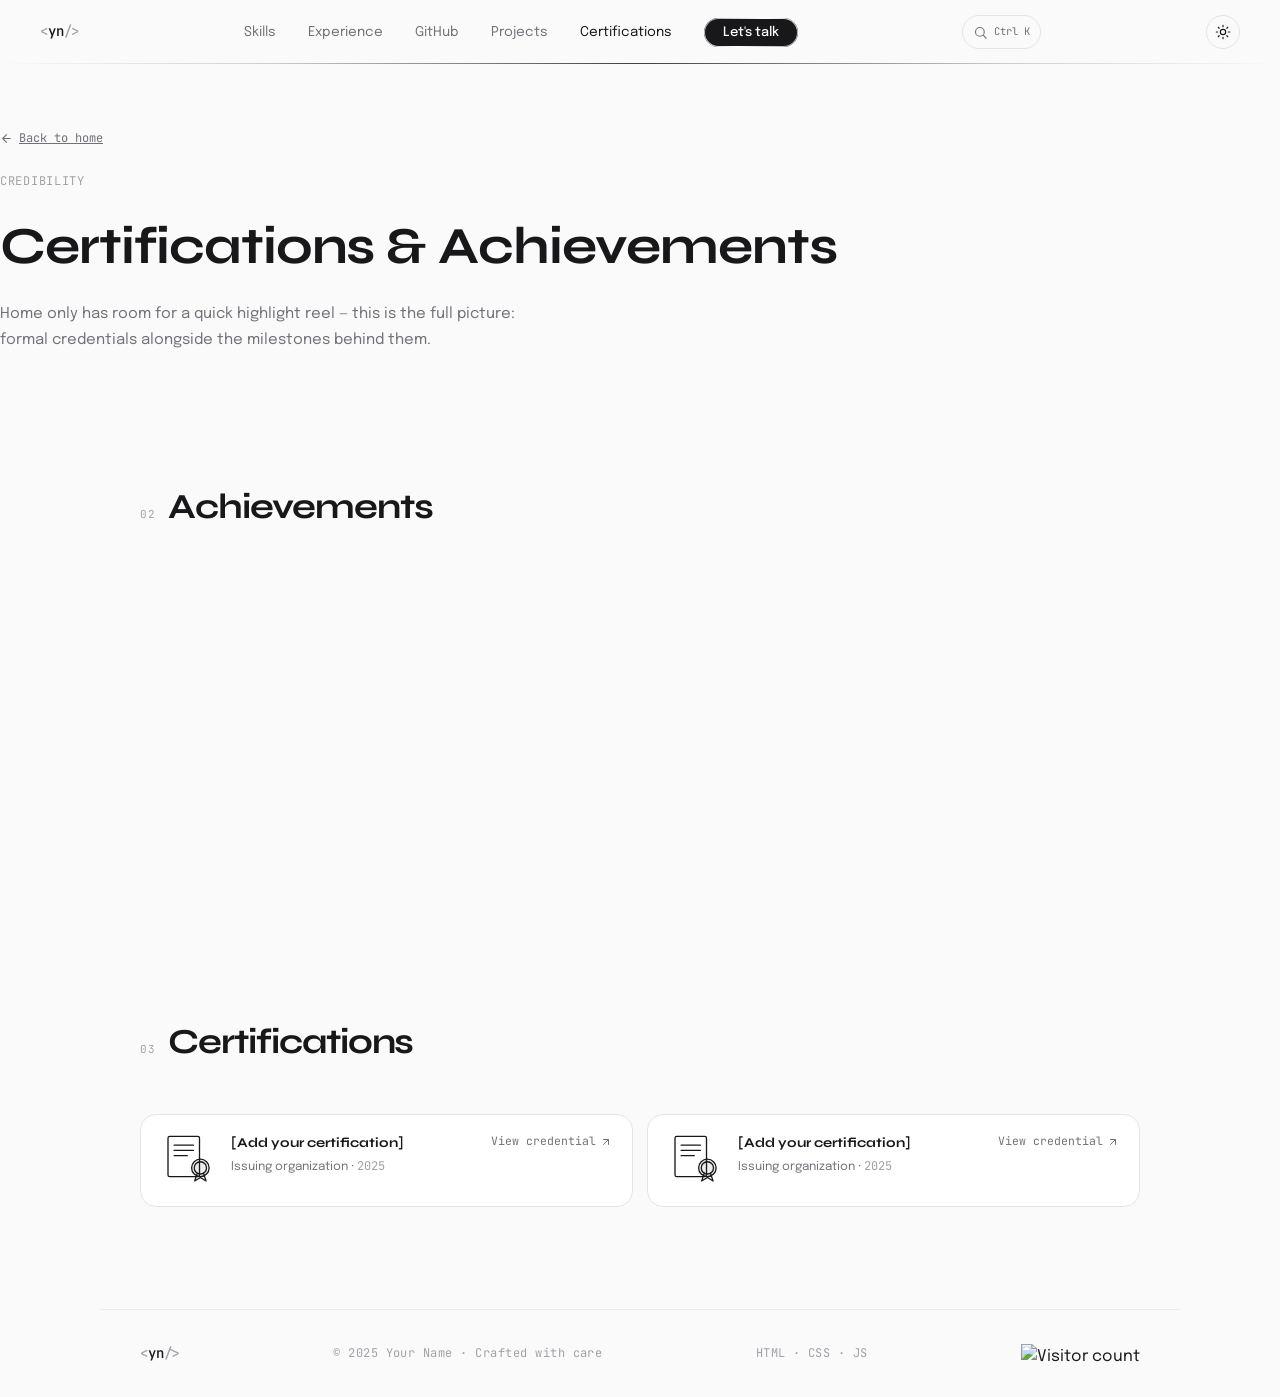
==== certifications.html @ a0e1646e "first commit" ====
<!DOCTYPE html>
<!--
  ═══════════════════════════════════════════════════════
  certifications.html — Portfolio Certifications & Achievements
  Author   : Your Name
  Purpose  : Part of a multi-page portfolio (split from a single
             long-scroll page so Projects, Certifications, and
             Experience each get their own dedicated page instead
             of competing for space on Home).
  ═══════════════════════════════════════════════════════
-->
<html lang="en">
<head>
  <meta charset="UTF-8" />
  <meta name="viewport" content="width=device-width, initial-scale=1.0" />

  <title>Certifications & Achievements | Your Name</title>
  <meta name="description" content="Certifications and achievements for Your Name, Full Stack Developer — formal credentials and notable milestones, together in one place." />
  <meta name="keywords" content="full stack developer certifications, credentials, achievements, milestones" />
  <meta name="author"    content="Your Name" />
  <meta name="robots"    content="index, follow" />
  <link rel="canonical"  href="https://yourportfolio.com/certifications.html" />

  <meta property="og:type"        content="website" />
  <meta property="og:url"         content="https://yourportfolio.com/certifications.html" />
  <meta property="og:title"       content="Certifications & Achievements | Your Name" />
  <meta property="og:description" content="Certifications and achievements — formal credentials and notable milestones, together in one place." />
  <meta property="og:image"       content="https://yourportfolio.com/og-image.png" />
  <meta property="og:locale"      content="en_US" />
  <meta property="og:site_name"   content="Your Name Portfolio" />

  <meta name="twitter:card"      content="summary_large_image" />
  <meta name="twitter:url"       content="https://yourportfolio.com/certifications.html" />
  <meta name="twitter:title"     content="Certifications & Achievements | Your Name" />
  <meta name="twitter:description" content="Certifications and achievements — formal credentials and notable milestones, together in one place." />
  <meta name="twitter:image"     content="https://yourportfolio.com/og-image.png" />
  <meta name="twitter:image:alt" content="Your Name — Full Stack Developer portfolio" />

  <script type="application/ld+json">
  {
    "@context": "https://schema.org",
    "@type": "Person",
    "name": "Your Name",
    "url": "https://yourportfolio.com",
    "jobTitle": "Full Stack Developer",
    "description": "Full Stack Developer specializing in React, Node.js, and PostgreSQL.",
    "knowsAbout": ["React", "Node.js", "TypeScript", "PostgreSQL", "Docker"],
    "sameAs": [
      "https://github.com/yourusername",
      "https://linkedin.com/in/yourusername"
    ]
  }
  </script>

  <link rel="preconnect" href="https://fonts.googleapis.com" />
  <link rel="preconnect" href="https://fonts.gstatic.com" crossorigin />
  <link href="https://fonts.googleapis.com/css2?family=Syne:wght@400;500;600;700;800&family=Epilogue:ital,wght@0,300;0,400;0,500;1,300;1,400&family=JetBrains+Mono:wght@400;500&display=swap"
        rel="stylesheet" />

  <meta name="theme-color" content="#fafafa" />

  <link rel="stylesheet" href="style.css" />
</head>
<body>

  <nav role="navigation" aria-label="Main navigation">

    <!-- Logo / home link — wraps in <a> so it's keyboard-focusable -->
    <a class="nav-logo" href="index.html">
      <span class="logo-bracket">&lt;</span>yn<span class="logo-bracket">/&gt;</span>
    </a>

    <!--
      Nav links list. On Home, in-page sections use "#anchor" hrefs;
      elsewhere they point at "index.html#anchor" or a dedicated page
      (e.g. "projects.html") since that content no longer lives here.
    -->
    <ul class="nav-links" id="navLinks">
      <li><a href="index.html#skills">Skills</a></li>
      <li><a href="experience.html">Experience</a></li>
      <li><a href="index.html#github">GitHub</a></li>
      <li><a href="projects.html">Projects</a></li>
      <li><a href="certifications.html" class="active">Certifications</a></li>
      <li><a href="index.html#contact" class="nav-cta">Let's talk</a></li>
    </ul>

    <button class="cmdk-trigger" id="cmdkTrigger" aria-label="Open command palette (Ctrl+K)">
      <svg width="15" height="15" viewBox="0 0 24 24" fill="none" stroke="currentColor"
           stroke-width="1.75" stroke-linecap="round" stroke-linejoin="round" aria-hidden="true">
        <circle cx="11" cy="11" r="7"/>
        <path d="M21 21l-4.3-4.3"/>
      </svg>
      <span class="cmdk-trigger-kbd">Ctrl K</span>
    </button>

    <button class="theme-toggle" id="themeToggle"
            aria-label="Toggle dark mode" aria-pressed="false">
      <svg class="icon-sun" width="16" height="16" viewBox="0 0 24 24" fill="none"
           stroke="currentColor" stroke-width="1.75" stroke-linecap="round" stroke-linejoin="round" aria-hidden="true">
        <circle cx="12" cy="12" r="4"/>
        <path d="M12 2v2M12 20v2M4.93 4.93l1.41 1.41M17.66 17.66l1.41 1.41M2 12h2M20 12h2M4.93 19.07l1.41-1.41M17.66 6.34l1.41-1.41"/>
      </svg>
      <svg class="icon-moon" width="16" height="16" viewBox="0 0 24 24" fill="none"
           stroke="currentColor" stroke-width="1.75" stroke-linecap="round" stroke-linejoin="round" aria-hidden="true">
        <path d="M21 12.79A9 9 0 1 1 11.21 3 7 7 0 0 0 21 12.79z"/>
      </svg>
    </button>

    <button class="hamburger" id="hamburger"
            aria-label="Toggle navigation menu"
            aria-expanded="false">
      <span></span>
      <span></span>
      <span></span>
    </button>

  </nav>

  <main>

    <div class="page-hero">
      <a class="page-hero-back" href="index.html">
        <svg width="13" height="13" viewBox="0 0 24 24" fill="none" stroke="currentColor" stroke-width="2" stroke-linecap="round" stroke-linejoin="round" aria-hidden="true">
          <path d="M19 12H5M12 19l-7-7 7-7"/>
        </svg>
        Back to home
      </a>
      <p class="page-hero-eyebrow">Credibility</p>
      <h1 class="page-hero-title">Certifications &amp; Achievements</h1>
      <p class="page-hero-desc">
        Home only has room for a quick highlight reel — this is the full
        picture: formal credentials alongside the milestones behind them.
      </p>
    </div>

<!-- ══════════════════════════════════════
         SECTION 02 — ACHIEVEMENTS (Level 5)
         A quick, scannable credibility strip right after the hero —
         before asking anyone to read the full Skills/Experience detail.
         Each badge "unlocks" (pops in) once scrolled into view, staggered
         left-to-right — see initAchievementsReveal() in main.js.
    ══════════════════════════════════════ -->
    <section id="achievements" aria-labelledby="achievements-heading">

      <div class="section-header">
        <span class="section-num">02</span>
        <h2 id="achievements-heading">Achievements</h2>
      </div>

      <!--
        Icons are inline SVG (same stroke-based style as every other
        icon on this page) instead of emoji — emoji render inconsistently
        across OSes/browsers and read as less polished on a professional
        portfolio.
      -->
      <div class="achievements-strip">

        <div class="achievement-badge">
          <div class="achievement-icon" aria-hidden="true">
            <svg width="22" height="22" viewBox="0 0 24 24" fill="none" stroke="currentColor" stroke-width="1.75" stroke-linecap="round" stroke-linejoin="round">
              <path d="M8.5 14.5A2.5 2.5 0 0 0 11 12c0-1.38-.5-2-1-3-1.072-2.143-.224-4.054 2-6 .5 2.5 2 4.9 4 6.5 2 1.6 3 3.5 3 5.5a7 7 0 1 1-14 0c0-1.153.433-2.294 1-3a2.5 2.5 0 0 0 2.5 2.5z"/>
            </svg>
          </div>
          <h3 class="achievement-title">100 Days of Code</h3>
          <p class="achievement-desc">Shipped something and posted about it every day for over 3 months straight.</p>
        </div>

        <div class="achievement-badge">
          <div class="achievement-icon" aria-hidden="true">
            <svg width="22" height="22" viewBox="0 0 24 24" fill="none" stroke="currentColor" stroke-width="1.75" stroke-linecap="round" stroke-linejoin="round">
              <line x1="6" y1="3" x2="6" y2="15"/>
              <circle cx="18" cy="6" r="3"/>
              <circle cx="6" cy="18" r="3"/>
              <path d="M18 9a9 9 0 0 1-9 9"/>
            </svg>
          </div>
          <h3 class="achievement-title">Open Source Contributor</h3>
          <p class="achievement-desc">Published a CLI tool as open source — see the case study on the <a href="projects.html">Projects page</a>.</p>
        </div>

        <div class="achievement-badge">
          <div class="achievement-icon" aria-hidden="true">
            <svg width="22" height="22" viewBox="0 0 24 24" fill="none" stroke="currentColor" stroke-width="1.75" stroke-linecap="round" stroke-linejoin="round">
              <path d="M12 2v6M12 22v-6M4.93 4.93l4.24 4.24M14.83 14.83l4.24 4.24M2 12h6M16 12h6M4.93 19.07l4.24-4.24M14.83 9.17l4.24-4.24"/>
            </svg>
          </div>
          <h3 class="achievement-title">4 Portfolio Iterations</h3>
          <p class="achievement-desc">Rebuilt this site top-to-bottom four times, chasing a genuinely better version each time.</p>
        </div>

        <div class="achievement-badge">
          <div class="achievement-icon" aria-hidden="true">
            <svg width="22" height="22" viewBox="0 0 24 24" fill="none" stroke="currentColor" stroke-width="1.75" stroke-linecap="round" stroke-linejoin="round">
              <path d="M13 2L3 14h9l-1 8 10-12h-9l1-8z"/>
            </svg>
          </div>
          <h3 class="achievement-title">Hackathon Ready</h3>
          <p class="achievement-desc">Missed my first hackathon window — used the momentum to level up this portfolio instead.</p>
        </div>

      </div><!-- /achievements-strip -->
    </section><!-- /achievements -->


    
    <div class="combined-section-gap"></div>

<!-- ══════════════════════════════════════
         SECTION — CERTIFICATIONS (Level 5)
         Structured differently from Achievements on purpose: these are
         formal, verifiable credentials (issuer + date + optional link),
         not quick milestone badges — so they get their own section
         instead of being folded into the achievements strip.
    ══════════════════════════════════════ -->
    <section id="certifications" aria-labelledby="certifications-heading">

      <div class="section-header">
        <span class="section-num">03</span>
        <h2 id="certifications-heading">Certifications</h2>
      </div>

      <div class="certifications-grid">

        <div class="cert-card">
          <!--
            Drawn certificate illustration (document + ribbon/seal),
            not a stock photo — a placeholder photo pulled from some
            third-party image service risked the same "quietly stops
            working" problem the visitor counter hit (that service had
            actually shut down). This is inline SVG, so it can never
            404 or rate-limit; it just always renders.
          -->
          <div class="cert-illustration" aria-hidden="true">
            <svg width="56" height="56" viewBox="0 0 64 64" fill="none" stroke="currentColor" stroke-width="1.5" stroke-linecap="round" stroke-linejoin="round">
              <rect x="8" y="5" width="36" height="46" rx="2"/>
              <line x1="15" y1="15" x2="37" y2="15"/>
              <line x1="15" y1="21" x2="37" y2="21"/>
              <line x1="15" y1="27" x2="30" y2="27"/>
              <circle cx="45" cy="41" r="10" fill="currentColor" fill-opacity="0.08"/>
              <circle cx="45" cy="41" r="7"/>
              <path d="M41.5 47l-3 9 6.5-4 6.5 4-3-9"/>
            </svg>
          </div>
          <div class="cert-info">
            <h3 class="cert-title">[Add your certification]</h3>
            <p class="cert-issuer">Issuing organization · <span class="cert-date">2025</span></p>
          </div>
          <a href="#" class="cert-link" target="_blank" rel="noopener">
            View credential
            <svg width="12" height="12" viewBox="0 0 24 24" fill="none" stroke="currentColor" stroke-width="2" stroke-linecap="round" stroke-linejoin="round">
              <path d="M7 17L17 7M7 7h10v10"/>
            </svg>
          </a>
        </div>

        <div class="cert-card">
          <!--
            Drawn certificate illustration (document + ribbon/seal),
            not a stock photo — a placeholder photo pulled from some
            third-party image service risked the same "quietly stops
            working" problem the visitor counter hit (that service had
            actually shut down). This is inline SVG, so it can never
            404 or rate-limit; it just always renders.
          -->
          <div class="cert-illustration" aria-hidden="true">
            <svg width="56" height="56" viewBox="0 0 64 64" fill="none" stroke="currentColor" stroke-width="1.5" stroke-linecap="round" stroke-linejoin="round">
              <rect x="8" y="5" width="36" height="46" rx="2"/>
              <line x1="15" y1="15" x2="37" y2="15"/>
              <line x1="15" y1="21" x2="37" y2="21"/>
              <line x1="15" y1="27" x2="30" y2="27"/>
              <circle cx="45" cy="41" r="10" fill="currentColor" fill-opacity="0.08"/>
              <circle cx="45" cy="41" r="7"/>
              <path d="M41.5 47l-3 9 6.5-4 6.5 4-3-9"/>
            </svg>
          </div>
          <div class="cert-info">
            <h3 class="cert-title">[Add your certification]</h3>
            <p class="cert-issuer">Issuing organization · <span class="cert-date">2025</span></p>
          </div>
          <a href="#" class="cert-link" target="_blank" rel="noopener">
            View credential
            <svg width="12" height="12" viewBox="0 0 24 24" fill="none" stroke="currentColor" stroke-width="2" stroke-linecap="round" stroke-linejoin="round">
              <path d="M7 17L17 7M7 7h10v10"/>
            </svg>
          </a>
        </div>

      </div><!-- /certifications-grid -->
    </section><!-- /certifications -->


    
  </main>

  <!-- ══════════════════════════════════════════
       FOOTER
       Minimal 3-column layout: logo · copyright · stack credit
       Wraps to single column on mobile (CSS).
  ══════════════════════════════════════════ -->
  <footer>
    <!-- Repeat the logo for brand consistency at page bottom -->
    <p class="footer-logo">
      <span class="logo-bracket">&lt;</span>yn<span class="logo-bracket">/&gt;</span>
    </p>
    <p class="footer-copy">© 2025 Your Name · Crafted with care</p>
    <!-- Brief tech credit — also useful for recruiters skimming source -->
    <p class="footer-stack">HTML · CSS · JS</p>
    <!--
      VISITOR COUNTER — Level 5 addition
      Starts hidden; initVisitorCounter() in main.js only reveals it
      once the real count comes back successfully (or leaves it hidden
      permanently if the free counting API is unreachable — a missing
      visitor count just isn't worth showing an error state for).
    -->
    <!--
      VISITOR COUNTER — Level 5 addition (rebuilt)
      Was originally a fetch() call to countapi.xyz — that service has
      actually shut down, which is exactly why nothing ever appeared
      (our own error-handling was correctly hiding it, just against a
      dead API). Rebuilt as a plain <img> pointed at visitorbadge.io
      instead: no fetch, no JSON, no CORS to worry about — same
      "free public image service" pattern as the skillicons/ghchart
      logos elsewhere on this page, which have been solid so far.
    -->
    <img class="visitor-counter" id="visitorCounter"
         alt="Visitor count"
         src="https://api.visitorbadge.io/api/combined?path=https%3A%2F%2Fcomsolodev-1.github.io%2FLevel4_Portfolio%2F&labelColor=%23252525&countColor=%23636363&style=flat&labelStyle=none"
         hidden />
    <!-- ↑ the `path=` value is your live site URL, URL-encoded. Update
         it here if you rename the repo/site — otherwise it'll keep
         counting hits for the OLD url instead of wherever this
         actually ends up living. (main.js just wires up show/hide,
         the URL itself lives only here — one source of truth.) -->
  </footer>

<!--
    COMMAND PALETTE — Level 4 addition
    Hidden by default (the [hidden] attribute). initCommandPalette() in
    main.js toggles it via Cmd/Ctrl+K or the #cmdkTrigger button, filters
    .cmdk-item rows as you type, and handles Up/Down/Enter/Esc.
    role="dialog" + aria-modal so screen readers treat it as a proper
    modal rather than page content that happens to be on top.

    MULTI-PAGE ADDITION: data-href is either a same-page anchor ("#...")
    which still smooth-scrolls, or a cross-page link ("projects.html",
    "index.html#skills") which main.js now navigates to directly —
    see the updated activate() logic in initCommandPalette().
  -->
  <div class="cmdk-overlay" id="cmdkOverlay" hidden>
    <div class="cmdk-panel" role="dialog" aria-modal="true" aria-label="Command palette">
      <div class="cmdk-input-row">
        <svg width="15" height="15" viewBox="0 0 24 24" fill="none" stroke="currentColor"
             stroke-width="1.75" stroke-linecap="round" stroke-linejoin="round" aria-hidden="true">
          <circle cx="11" cy="11" r="7"/>
          <path d="M21 21l-4.3-4.3"/>
        </svg>
        <input type="text" id="cmdkInput" class="cmdk-input"
               placeholder="Jump to a page or section…"
               autocomplete="off" spellcheck="false" />
        <kbd class="cmdk-esc">Esc</kbd>
      </div>

      <ul class="cmdk-list" id="cmdkList">
        <li class="cmdk-item" data-href="index.html" data-keywords="home top start">
          <span class="cmdk-item-label">Home</span>
          <span class="cmdk-item-hint">Section</span>
        </li>
        <li class="cmdk-item" data-href="index.html#skills" data-keywords="frontend backend database tools stack">
          <span class="cmdk-item-label">Skills</span>
          <span class="cmdk-item-hint">Section</span>
        </li>
        <li class="cmdk-item" data-href="experience.html" data-keywords="work jobs history timeline resume cv download">
          <span class="cmdk-item-label">Experience & Résumé</span>
          <span class="cmdk-item-hint">Section</span>
        </li>
        <li class="cmdk-item" data-href="projects.html" data-keywords="work portfolio case study">
          <span class="cmdk-item-label">Projects</span>
          <span class="cmdk-item-hint">Section</span>
        </li>
        <li class="cmdk-item" data-href="#hero" data-keywords="credentials courses badges milestones achievements">
          <span class="cmdk-item-label">Certifications & Achievements</span>
          <span class="cmdk-item-hint">Section</span>
        </li>
        <li class="cmdk-item" data-href="index.html#contact" data-keywords="email message hire talk">
          <span class="cmdk-item-label">Contact</span>
          <span class="cmdk-item-hint">Section</span>
        </li>
        <li class="cmdk-item" data-filter="theme-toggle" data-keywords="dark light mode theme">
          <span class="cmdk-item-label">Toggle dark / light mode</span>
          <span class="cmdk-item-hint">Action</span>
        </li>
      </ul>

      <p class="cmdk-empty" id="cmdkEmpty" hidden>No matches — try a different word.</p>
    </div>
  </div>

  <script src="main.js"></script>
</html>
---- style.css ----
/* ═══════════════════════════════════════════════════════════════
   PORTFOLIO — style.css
   ─────────────────────────────────────────────────────────────
   Palette     : Black · White · Gray only (9-stop scale)
   Fonts       : Syne (display) · Epilogue (body) · JetBrains Mono
   Cross-browser: Chrome, Firefox, Safari, Edge, iOS Safari, Android
   Responsive  : 320px (very small) → 1280px+ (wide desktop)
   ─────────────────────────────────────────────────────────────
   TABLE OF CONTENTS
     1.  Reset           — normalize defaults across all browsers
     2.  Design Tokens   — CSS custom properties (palette, type, layout)
     3.  Base            — body, noise overlay
     4.  Nav             — fixed top bar, hamburger
     5.  Section Base    — shared section padding + heading styles
     6.  Hero            — full-viewport intro section
     7.  Buttons         — .btn-primary, .btn-ghost
     8.  Skills          — 4-column card grid
     9.  Experience      — vertical timeline
    10.  Projects        — 3-column card grid
    11.  Contact         — 2-column layout + EmailJS form
    12.  Footer
    13.  Fade-in         — scroll animation + prefers-reduced-motion
    14.  Responsive      — breakpoints: 769 / 900 / 768 / 480 / 360 / 1280px
    15.  Print
   ═══════════════════════════════════════════════════════════════ */

/* ── 1. RESET — normalize defaults across all browsers ── */

/*
  box-sizing: border-box → padding and border are included in the element's
  stated width/height. Without this, adding padding to an input makes it
  wider than its container — a common layout bug.
  Applied to ::before and ::after pseudo-elements too (they default to content-box).
*/
*,
*::before,
*::after {
  -webkit-box-sizing: border-box; /* Safari ≤ 8, older Android */
          box-sizing: border-box;
  margin: 0;  /* Remove browser default margins (e.g. h1–h6, p, body) */
  padding: 0; /* Remove browser default padding (e.g. ul, ol) */
}

html {
  /*
    text-size-adjust: 100%
    iOS Safari auto-inflates font sizes when the device is rotated to landscape
    and the content was originally designed for portrait. 100% disables this.
    -webkit- prefix for Safari/Chrome; -ms- for IE 11.
  */
  -webkit-text-size-adjust: 100%;
      -ms-text-size-adjust: 100%;
          text-size-adjust: 100%;

  /*
    scroll-behavior: smooth → CSS-driven smooth scrolling for anchor links
    (e.g. href="#skills"). Works in all modern browsers.
    For browsers that don't support it, clicking a nav link just jumps
    instantly — still functional, just not smooth.
    Note: prefers-reduced-motion media query at the bottom overrides this
    to 'auto' for users who prefer less motion.
  */
  scroll-behavior: smooth;
}

img, svg {
  display: block;    /* Removes the 3–4px gap below images (inline baseline spacing) */
  max-width: 100%;   /* Prevents images from overflowing their containers */
}

/*
  font: inherit → by default, browsers give form elements (input, textarea,
  button, select) their own font stack, separate from the body. This resets
  them to inherit the page font so they match everything else.
  color: inherit → same issue; form elements default to a different text color
  on some browsers (notably iOS Safari).
*/
button, input, textarea, select {
  font:  inherit;
  color: inherit;
}

button { cursor: pointer; } /* Ensures button always shows pointer, even without href */

a { color: inherit; } /* Prevents links from defaulting to blue — we control colors via CSS */

ul, ol { list-style: none; } /* Remove default bullets/numbers from all lists */

/* ── 2. DESIGN TOKENS ── */
/*
  CSS Custom Properties defined on :root are globally accessible.
  Using tokens (variables) instead of raw values means you can
  change the whole palette in one place, not hunt through 1000 lines.
  --gray-50 through --gray-900 follow the Tailwind gray-zinc scale.
*/
:root {
  /* ── Grayscale palette — 9 stops from near-white to near-black ── */
  --white:        #ffffff;
  --gray-50:      #fafafa; /* Page background — slightly off-white, easier on eyes */
  --gray-100:     #f4f4f5; /* Surface 2, tags, subtle backgrounds */
  --gray-150:     #ebebed; /* Soft borders — lighter than --border */
  --gray-200:     #e4e4e7; /* Default border color */
  --gray-300:     #d1d1d6; /* Muted decorative lines */
  --gray-400:     #a1a1aa; /* Faint text, placeholder-level */
  --gray-500:     #71717a; /* Muted body text, secondary descriptions */
  --gray-600:     #52525b; /* Mid-level text */
  --gray-700:     #3f3f46; /* Hover states for dark elements */
  --gray-800:     #27272a; /* Near-black, used for hover on dark cards */
  --gray-900:     #18181b; /* Primary dark: buttons, featured card, nav CTA */
  --black:        #09090b; /* Pure near-black — reserved for extreme contrast needs */

  /* ── Semantic aliases — use these in component styles, not raw grays ──
     If you ever add a dark mode, you only update these aliases, not every rule. */
  --bg:           var(--gray-50);   /* Page background */
  --surface:      var(--white);     /* Card / form backgrounds */
  --surface-2:    var(--gray-100);  /* Inset / alternate surface */
  --text-primary: var(--gray-900);  /* Headings, main content */
  --text-mid:     var(--gray-600);  /* Labels, secondary headings */
  --text-muted:   var(--gray-500);  /* Body descriptions */
  --text-faint:   var(--gray-400);  /* Timestamps, placeholders, hints */
  --border:       var(--gray-200);  /* Default divider/border */
  --border-soft:  var(--gray-150);  /* Subtle section dividers */

  /* ── Feedback colors — only non-gray colors in the palette ── */
  --success:      #166534; /* Dark green text for success messages */
  --success-bg:   #dcfce7; /* Light green background */
  --error:        #991b1b; /* Dark red text for error messages */
  --error-bg:     #fee2e2; /* Light red background */

  /* ── Typography — three-font system ──
     display → Syne: geometric, high-weight. Used for headings & hero name.
     body    → Epilogue: humanist, readable at small sizes. Used for all body copy.
     mono    → JetBrains Mono: clear, developer-aesthetic. Used for labels, tags, dates. */
  --font-display: 'Syne', sans-serif;
  --font-body:    'Epilogue', sans-serif;
  --font-mono:    'JetBrains Mono', monospace;

  /* ── Layout ── */
  --max-w:  960px; /* Max content width — wider on 1280px+ screens (overridden in @media) */
  --nav-h:  64px;  /* Fixed nav height — used to offset section padding-top */
  --r:      10px;  /* Base border-radius for inputs, icon boxes */
  --r-lg:   16px;  /* Large border-radius for cards, skill grid */

  /* ── Nav background — separate token so dark mode can swap it
       without touching the nav rule itself (see [data-theme="dark"] below) ── */
  --nav-bg: rgba(250, 250, 250, 0.88);

  /* ── Noise overlay opacity — dark mode uses a slightly stronger grain
       since dark flat surfaces show banding more than light ones ── */
  --noise-opacity: 0.022;
}

/* ── 2b. DARK THEME — activated via [data-theme="dark"] on <html> ──
   Only the semantic aliases are redefined here, never the raw --gray-*
   scale itself — that's exactly why the aliases exist (see comment above).
   Toggled by JS (initThemeToggle in main.js), persisted in localStorage,
   and defaults to the visitor's OS preference on first visit. */
[data-theme="dark"] {
  --bg:           var(--black);
  --surface:      var(--gray-900);
  --surface-2:    var(--gray-800);
  --text-primary: var(--gray-50);
  --text-mid:     var(--gray-300);
  --text-muted:   var(--gray-400);
  --text-faint:   var(--gray-600);
  --border:       var(--gray-700);
  --border-soft:  var(--gray-800);

  --nav-bg:        rgba(9, 9, 11, 0.85);
  --noise-opacity: 0.035;

  /* Feedback colors get lighter backgrounds so text stays readable on dark surfaces */
  --success-bg:   rgba(22, 101, 52, 0.25);
  --error-bg:     rgba(153, 27, 27, 0.25);
}

/* Smooth crossfade instead of an instant, jarring flip whenever the
   theme changes. Applied broadly but kept to color-related properties
   only, so layout/animation performance elsewhere is unaffected. */
body, nav, .skill-card, .project-card, .exp-item, .contact-form,
input, textarea, .theme-toggle, .filter-pill, .tag {
  transition: background-color 0.35s ease, color 0.35s ease, border-color 0.35s ease;
}

/* ── 3. BASE ── */
body {
  font-family: var(--font-body);
  background-color: var(--bg);
  color: var(--text-primary);
  font-size: 16px;
  line-height: 1.65; /* Slightly looser than default (1.5) for readability */
  -webkit-font-smoothing: antialiased;    /* macOS/iOS: renders fonts with thinner strokes */
  -moz-osx-font-smoothing: grayscale;    /* Firefox on macOS: same effect */
  overflow-x: hidden; /* Prevents horizontal scrollbar from wide absolutely-positioned elements */
  min-width: 320px;   /* Prevents layout collapse below iPhone SE width */
}

/*
  Noise overlay
  ─────────────
  A fixed full-screen element that renders a subtle grain texture using an
  inline SVG data URI with an SVG feTurbulence filter. Gives the flat white
  background a slight tactile/paper quality.

  position: fixed + inset 0 → always covers the full viewport, never scrolls
  z-index: 999              → sits above all content visually, but…
  pointer-events: none      → …never captures any clicks, taps, or hover events
  opacity: 0.022            → barely visible — raise toward 0.05 if you want more texture
*/
.noise {
  position: fixed;
  top: 0; left: 0; right: 0; bottom: 0;
  z-index: 999;
  pointer-events: none;
  opacity: var(--noise-opacity);
  transition: opacity 0.35s ease;
  background-image: url("data:image/svg+xml,%3Csvg viewBox='0 0 256 256' xmlns='http://www.w3.org/2000/svg'%3E%3Cfilter id='n'%3E%3CfeTurbulence type='fractalNoise' baseFrequency='0.85' numOctaves='4' stitchTiles='stitch'/%3E%3C/filter%3E%3Crect width='100%25' height='100%25' filter='url(%23n)'/%3E%3C/svg%3E");
  background-size: 200px 200px; /* Tile size — smaller = finer grain */
}

/* ────────────────────────────────────────────────
   4. NAV
   ──────────────────────────────────────────────── */
/*
  position: fixed → stays at top of viewport as user scrolls
  backdrop-filter → frosted glass effect (blurs content beneath the nav)
    -webkit- prefix required for Safari (all versions) and Chrome < 76
  background-color with opacity → semi-transparent so backdrop-filter is visible
  z-index: 100 → above all page content but below the noise overlay (z:999)
*/
nav {
  position: fixed;
  top: 0;
  left: 0;
  right: 0;
  height: var(--nav-h);
  display: -webkit-box;
  display: -ms-flexbox;
  display: flex;
  -webkit-box-align: center;
      -ms-flex-align: center;
          align-items: center;
  -webkit-box-pack: justify;
      -ms-flex-pack: justify;
          justify-content: space-between;
  padding: 0 2.5rem;
  z-index: 100;
  background-color: var(--nav-bg);
  /* Safari / Chrome */
  -webkit-backdrop-filter: blur(16px) saturate(180%);
  /* Standard */
          backdrop-filter: blur(16px) saturate(180%);
}

/* Gradient bottom border: fades in from the sides, peaks at center */
nav::after {
  content: '';
  position: absolute;
  bottom: 0; left: 0; right: 0;
  height: 1px;
  background: linear-gradient(
    90deg,
    transparent 0%,
    var(--gray-300) 20%,
    var(--gray-700) 50%,
    var(--gray-300) 80%,
    transparent 100%
  );
}

.nav-logo {
  font-family: var(--font-mono);
  font-size: 14px;
  font-weight: 500;
  color: var(--text-primary);
  text-decoration: none;
  letter-spacing: -0.01em;
  -ms-flex-negative: 0;
      flex-shrink: 0;
}

.logo-bracket { color: var(--gray-400); }

.nav-links {
  display: -webkit-box;
  display: -ms-flexbox;
  display: flex;
  -webkit-box-align: center;
      -ms-flex-align: center;
          align-items: center;
  gap: 2rem;
}

.nav-links a {
  font-size: 13.5px;
  font-weight: 400;
  color: var(--text-muted);
  text-decoration: none;
  -webkit-transition: color 0.2s ease;
          transition: color 0.2s ease;
  white-space: nowrap;
}

.nav-links a:hover,
.nav-links a.active { color: var(--text-primary); }

.nav-cta {
  background-color: var(--gray-900) !important;
  color: var(--white) !important;
  padding: 7px 18px;
  border-radius: 100px;
  font-size: 13px !important;
  font-weight: 500 !important;
  /* Gradient border ring using background-clip */
  border: 1px solid transparent !important;
  background-image:
    linear-gradient(var(--gray-900), var(--gray-900)),
    linear-gradient(135deg, var(--gray-400) 0%, var(--white) 50%, var(--gray-400) 100%) !important;
  background-origin: border-box !important;
  background-clip: padding-box, border-box !important;
  -webkit-transition: background-color 0.2s ease, -webkit-transform 0.15s ease, -webkit-box-shadow 0.2s ease !important;
          transition: background-color 0.2s ease, transform 0.15s ease, box-shadow 0.2s ease !important;
}

/*
  DARK MODE FIX — Level 4.2
  This pill was hardcoded to var(--gray-900) (#18181b), which is the
  exact same value dark mode uses for --surface / the nav backdrop —
  so the "filled pill" button was nearly blending into its surroundings.
  Inverted to a light pill in dark mode instead.
*/
[data-theme="dark"] .nav-cta {
  background-color: var(--gray-100) !important;
  color: var(--gray-900) !important;
  background-image:
    linear-gradient(var(--gray-100), var(--gray-100)),
    linear-gradient(135deg, var(--gray-600) 0%, var(--white) 50%, var(--gray-600) 100%) !important;
}

.nav-cta:hover {
  -webkit-transform: translateY(-1px) !important;
      -ms-transform: translateY(-1px) !important;
          transform: translateY(-1px) !important;
  background-image:
    linear-gradient(var(--gray-700), var(--gray-700)),
    linear-gradient(135deg, var(--white) 0%, var(--gray-400) 50%, var(--white) 100%) !important;
  background-origin: border-box !important;
  background-clip: padding-box, border-box !important;
  -webkit-box-shadow: 0 2px 12px rgba(0,0,0,0.2) !important;
          box-shadow: 0 2px 12px rgba(0,0,0,0.2) !important;
}

/*
  THEME TOGGLE — Level 3 addition
  Circular icon button that sits between the nav links and hamburger.
  Both sun and moon SVGs live in the DOM at all times; only one is
  shown at a time based on [data-theme] on <html> — cheaper and more
  reliable than swapping innerHTML on every click.
*/
.theme-toggle {
  display: -webkit-box;
  display: -ms-flexbox;
  display: flex;
  -webkit-box-align: center;
      -ms-flex-align: center;
          align-items: center;
  -webkit-box-pack: center;
      -ms-flex-pack: center;
          justify-content: center;
  width: 34px;
  height: 34px;
  border-radius: 50%;
  border: 1px solid var(--border);
  background: transparent;
  color: var(--text-primary);
  -ms-flex-negative: 0;
      flex-shrink: 0;
  -webkit-transition: background-color 0.2s ease, border-color 0.2s ease, -webkit-transform 0.2s ease;
          transition: background-color 0.2s ease, border-color 0.2s ease, transform 0.2s ease;
}

.theme-toggle:hover {
  background-color: var(--surface-2);
  -webkit-transform: rotate(-12deg);
      -ms-transform: rotate(-12deg);
          transform: rotate(-12deg);
}

/* Light mode (default): show sun (means "switch to dark"), hide moon */
.theme-toggle .icon-moon { display: none; }

/* Dark mode: show moon (means "switch to light"), hide sun */
[data-theme="dark"] .theme-toggle .icon-sun  { display: none; }
[data-theme="dark"] .theme-toggle .icon-moon { display: block; }

/* Hamburger — hidden on desktop */
.hamburger {
  display: none;
  -webkit-box-orient: vertical;
  -webkit-box-direction: normal;
      -ms-flex-direction: column;
          flex-direction: column;
  gap: 5px;
  background: none;
  border: none;
  padding: 6px 4px;
  cursor: pointer;
  -ms-flex-negative: 0;
      flex-shrink: 0;
}

.hamburger span {
  display: block;
  width: 22px;
  height: 1.5px;
  background-color: var(--text-primary);
  border-radius: 2px;
  -webkit-transform-origin: center;
      -ms-transform-origin: center;
          transform-origin: center;
  -webkit-transition: -webkit-transform 0.28s ease, opacity 0.28s ease;
          transition: transform 0.28s ease, opacity 0.28s ease;
}

/* ────────────────────────────────────────────────
   SECTION BASE
   ──────────────────────────────────────────────── */
main { padding-top: var(--nav-h); }

section {
  max-width: var(--max-w);
  margin: 0 auto;
  /* clamp: min 4rem, fluid, max 6.5rem */
  padding: clamp(3.5rem, 8vw, 6.5rem) clamp(1.25rem, 5vw, 2.5rem);
}

/* Section heading row */
.section-header {
  display: -webkit-box;
  display: -ms-flexbox;
  display: flex;
  -webkit-box-align: baseline;
      -ms-flex-align: baseline;
          align-items: baseline;
  gap: 0.75rem;
  margin-bottom: clamp(2rem, 4vw, 3.5rem);
}

.section-num {
  font-family: var(--font-mono);
  font-size: 11px;
  color: var(--gray-400);
  letter-spacing: 0.1em;
  -ms-flex-negative: 0;
      flex-shrink: 0;
}

.section-header h2 {
  font-family: var(--font-display);
  /* clamp with px fallback for older Safari */
  font-size: 2rem;
  font-size: clamp(1.5rem, 3.5vw, 2.2rem);
  font-weight: 700;
  letter-spacing: -0.03em;
  color: var(--text-primary);
  line-height: 1.15;
}

/* ────────────────────────────────────────────────
   6. HERO
   ──────────────────────────────────────────────── */
/*
  min-height: 100vh → fills the full viewport on first load
  The second min-height with env(safe-area-inset-top) shrinks it slightly
  on iPhones with a notch/dynamic island, so the hero doesn't overflow
  behind the status bar. env() is a CSS variable set by the OS/browser.
  The fallback 0px means non-notch devices are unaffected.
*/
#hero {
  position: relative;
  min-height: 100vh;
  /* Safe-area inset for iPhone notch / dynamic island */
  min-height: calc(100vh - env(safe-area-inset-top, 0px));
  padding-top: calc(var(--nav-h) + clamp(3rem, 7vw, 5rem));
  padding-bottom: clamp(2.5rem, 5vw, 4rem);
  padding-left: clamp(1.25rem, 5vw, 2.5rem);
  padding-right: clamp(1.25rem, 5vw, 2.5rem);
  max-width: var(--max-w);
  margin: 0 auto;
  display: -webkit-box;
  display: -ms-flexbox;
  display: flex;
  -webkit-box-orient: vertical;
  -webkit-box-direction: normal;
      -ms-flex-direction: column;
          flex-direction: column;
  -webkit-box-pack: justify;
      -ms-flex-pack: justify;
          justify-content: space-between;
  overflow: hidden;
}

/* Large ghost text background */
.hero-bg-text {
  position: absolute;
  top: 50%;
  right: -1rem;
  -webkit-transform: translateY(-58%);
      -ms-transform: translateY(-58%);
          transform: translateY(-58%);
  font-family: var(--font-display);
  font-size: 20rem;
  font-size: clamp(8rem, 24vw, 22rem);
  font-weight: 800;
  color: transparent;
  /*
    -webkit-text-stroke: draws an outline on text instead of a fill.
    Standard text-stroke is not universally supported — -webkit- prefix
    covers Chrome, Safari, Edge (Chromium), and modern Android.
    Firefox supports it without prefix from v101+.
    The low opacity (0.055) keeps it subtle against the white background.
  */
  -webkit-text-stroke: 1.5px rgba(0, 0, 0, 0.055);
          text-stroke: 1.5px rgba(0, 0, 0, 0.055);
  letter-spacing: -0.06em;
  line-height: 1;
  pointer-events: none;
  -webkit-user-select: none;
     -moz-user-select: none;
      -ms-user-select: none;
          user-select: none;
  z-index: 0;
  white-space: nowrap;
}

/* Two-column hero content */
.hero-content {
  position: relative;
  z-index: 1;
  display: -ms-grid;
  display: grid;
  -ms-grid-columns: 1fr auto;
  grid-template-columns: 1fr auto;
  -webkit-box-align: end;
      -ms-flex-align: end;
          align-items: end;
  gap: 2.5rem;
}

/* Availability badge */
.hero-badge {
  -ms-grid-column: 1;
  -ms-grid-column-span: 2;
  grid-column: 1 / -1;
  display: -webkit-inline-box;
  display: -ms-inline-flexbox;
  display: inline-flex;
  -webkit-box-align: center;
      -ms-flex-align: center;
          align-items: center;
  gap: 8px;
  font-family: var(--font-mono);
  font-size: 11px;
  letter-spacing: 0.1em;
  text-transform: uppercase;
  color: var(--gray-600);
  background-color: var(--gray-100);
  /* Gradient border via ::before pseudo-element technique:
     The parent is the gradient "frame"; the ::before is the white fill inside.
     border: none here because the gradient IS the border. */
  border: none;
  padding: 6px 15px; /* 1px extra to account for gradient frame */
  border-radius: 100px;
  width: -webkit-fit-content;
  width:    -moz-fit-content;
  width:         fit-content;
  margin-bottom: 0.5rem;
  position: relative;
  /* Gradient border wrapper */
  background-image: linear-gradient(var(--gray-100), var(--gray-100)),
                    linear-gradient(135deg, var(--gray-900) 0%, var(--gray-400) 50%, var(--gray-900) 100%);
  background-origin: border-box;
  background-clip: padding-box, border-box;
  border: 1px solid transparent;
  -webkit-animation: badgeBorderSpin 4s linear infinite;
          animation: badgeBorderSpin 4s linear infinite;
  background-size: 100% 100%, 200% 200%;
}

@-webkit-keyframes badgeBorderSpin {
  0%   { background-position: 0% 0%, 0% 0%; }
  100% { background-position: 0% 0%, 200% 200%; }
}
@keyframes badgeBorderSpin {
  0%   { background-position: 0% 0%, 0% 0%; }
  100% { background-position: 0% 0%, 200% 200%; }
}

.badge-dot {
  width: 6px;
  height: 6px;
  border-radius: 50%;
  background-color: var(--gray-700);
  -webkit-animation: pulse 2.2s ease-in-out infinite;
          animation: pulse 2.2s ease-in-out infinite;
}

@-webkit-keyframes pulse {
  0%, 100% { opacity: 1; -webkit-transform: scale(1); transform: scale(1); }
  50%       { opacity: 0.4; -webkit-transform: scale(0.75); transform: scale(0.75); }
}
@keyframes pulse {
  0%, 100% { opacity: 1; transform: scale(1); }
  50%       { opacity: 0.4; transform: scale(0.75); }
}

/* Name */
.hero-name {
  font-family: var(--font-display);
  font-size: 8rem;
  font-size: clamp(3.5rem, 10.5vw, 9rem);
  font-weight: 800;
  line-height: 0.95;
  letter-spacing: -0.05em;
  color: var(--text-primary);
}

.hero-name em {
  font-style: italic;
  font-weight: 400;
  color: var(--gray-400);
}

/* Right panel */
.hero-right {
  display: -webkit-box;
  display: -ms-flexbox;
  display: flex;
  -webkit-box-orient: vertical;
  -webkit-box-direction: normal;
      -ms-flex-direction: column;
          flex-direction: column;
  gap: 1.25rem;
  width: 300px;
  max-width: 100%;
  padding-bottom: 0.5rem;
}

.hero-role {
  font-family: var(--font-display);
  font-size: 1rem;
  font-weight: 600;
  line-height: 1.35;
  letter-spacing: -0.01em;
  color: var(--gray-700);
  padding-top: 0.75rem;
  /* Gradient top rule under role title */
  border-top: none;
  background-image: linear-gradient(90deg, var(--gray-700) 0%, var(--gray-300) 60%, transparent 100%);
  background-repeat: no-repeat;
  background-size: 100% 1px;
  background-position: top;
}

.hero-desc {
  font-size: 13.5px;
  color: var(--text-muted);
  line-height: 1.75;
}

.hero-actions {
  display: -webkit-box;
  display: -ms-flexbox;
  display: flex;
  gap: 12px;
  -webkit-box-align: center;
      -ms-flex-align: center;
          align-items: center;
  -ms-flex-wrap: wrap;
      flex-wrap: wrap;
}

/* Stats row */
.hero-footer {
  position: relative;
  z-index: 1;
  display: -webkit-box;
  display: -ms-flexbox;
  display: flex;
  -webkit-box-align: center;
      -ms-flex-align: center;
          align-items: center;
  gap: clamp(1.5rem, 4vw, 3rem);
  padding-top: 2.5rem;
  /* Gradient top divider for stats row */
  border-top: none;
  background-image: linear-gradient(
    90deg,
    transparent 0%,
    var(--gray-300) 20%,
    var(--gray-500) 50%,
    var(--gray-300) 80%,
    transparent 100%
  );
  background-repeat: no-repeat;
  background-size: 100% 1px;
  background-position: top;
  margin-top: 2rem;
  -ms-flex-wrap: wrap;
      flex-wrap: wrap;
}

.hero-stat {
  display: -webkit-box;
  display: -ms-flexbox;
  display: flex;
  -webkit-box-orient: vertical;
  -webkit-box-direction: normal;
      -ms-flex-direction: column;
          flex-direction: column;
}

.stat-num {
  font-family: var(--font-display);
  font-size: 1.4rem;
  font-weight: 700;
  color: var(--text-primary);
  letter-spacing: -0.04em;
  line-height: 1.1;
}

.stat-label {
  font-size: 11px;
  color: var(--text-faint);
  font-family: var(--font-mono);
  letter-spacing: 0.05em;
  margin-top: 2px;
}

.scroll-hint {
  margin-left: auto;
  display: -webkit-box;
  display: -ms-flexbox;
  display: flex;
  -webkit-box-align: center;
      -ms-flex-align: center;
          align-items: center;
  gap: 10px;
  font-family: var(--font-mono);
  font-size: 10px;
  letter-spacing: 0.1em;
  color: var(--text-faint);
}

.scroll-line {
  display: block;
  width: 32px;
  height: 1px;
  background-color: var(--gray-300);
  -webkit-animation: scrollAnim 2s ease-in-out infinite;
          animation: scrollAnim 2s ease-in-out infinite;
}

@-webkit-keyframes scrollAnim {
  0%, 100% { width: 14px; opacity: 0.35; }
  50%       { width: 32px; opacity: 1; }
}
@keyframes scrollAnim {
  0%, 100% { width: 14px; opacity: 0.35; }
  50%       { width: 32px; opacity: 1; }
}

/* ────────────────────────────────────────────────
   7. BUTTONS
   ──────────────────────────────────────────────── */
/*
  -webkit-tap-highlight-color: transparent
  On mobile (iOS Safari, Android Chrome), tapping a link/button shows a
  gray/blue flash by default. Setting this to transparent removes that
  flash so the button's own :active state handles the feedback instead.
*/
.btn-primary {
  display: -webkit-inline-box;
  display: -ms-inline-flexbox;
  display: inline-flex;
  -webkit-box-align: center;
      -ms-flex-align: center;
          align-items: center;
  gap: 8px;
  background-color: var(--gray-900);
  color: var(--white);
  padding: 11px 22px;
  border-radius: 100px;
  font-size: 13.5px;
  font-weight: 500;
  text-decoration: none;
  border: none;
  -webkit-transition: background-color 0.2s ease, -webkit-transform 0.15s ease;
          transition: background-color 0.2s ease, transform 0.15s ease;
  /* Touch tap highlight */
  -webkit-tap-highlight-color: transparent;
}

/*
  DARK MODE FIX — Level 4.2
  Same issue as .nav-cta: hardcoded var(--gray-900) matches --bg /
  --surface almost exactly once dark mode flips, so this CTA button
  barely registered against the page behind it. Inverted to a light
  pill so it actually reads as "the button to press" in dark mode too.
*/
[data-theme="dark"] .btn-primary {
  background-color: var(--gray-100);
  color: var(--gray-900);
}

[data-theme="dark"] .btn-primary:hover {
  background-color: var(--gray-300);
}

.btn-primary:hover {
  background-color: var(--gray-700);
  -webkit-transform: translateY(-1px);
      -ms-transform: translateY(-1px);
          transform: translateY(-1px);
}

.btn-primary:active {
  -webkit-transform: translateY(0);
      -ms-transform: translateY(0);
          transform: translateY(0);
}

.btn-ghost {
  display: -webkit-inline-box;
  display: -ms-inline-flexbox;
  display: inline-flex;
  -webkit-box-align: center;
      -ms-flex-align: center;
          align-items: center;
  gap: 6px;
  color: var(--text-muted);
  font-size: 13.5px;
  text-decoration: none;
  border: none;
  background: none;
  padding: 11px 4px;
  -webkit-transition: color 0.2s ease;
          transition: color 0.2s ease;
  -webkit-tap-highlight-color: transparent;
}

.btn-ghost:hover { color: var(--text-primary); }

/* ────────────────────────────────────────────────
   LEVEL 5 — ACHIEVEMENTS
   ──────────────────────────────────────────────── */
.achievements-strip {
  display: -webkit-box;
  display: -ms-flexbox;
  display: flex;
  -ms-flex-wrap: wrap;
      flex-wrap: wrap;
  gap: 12px;
}

.achievement-badge {
  -webkit-box-flex: 1;
      -ms-flex: 1 1 200px;
          flex: 1 1 200px;
  max-width: 260px;
  background-color: var(--surface);
  border: 1px solid var(--border);
  border-radius: var(--r-lg);
  padding: 1.25rem;
  /* Initial "locked" state — pops in via .unlocked once scrolled into
     view (see initAchievementsReveal in main.js). A small scale+fade,
     distinct from the plain fade+slide used elsewhere on the page, so
     these specifically read as "unlocking" rather than just appearing. */
  opacity: 0;
  -webkit-transform: scale(0.85) translateY(8px);
      -ms-transform: scale(0.85) translateY(8px);
          transform: scale(0.85) translateY(8px);
  -webkit-transition: opacity 0.45s ease, -webkit-transform 0.45s cubic-bezier(0.34, 1.56, 0.64, 1);
          transition: opacity 0.45s ease, transform 0.45s cubic-bezier(0.34, 1.56, 0.64, 1);
}

.achievement-badge.unlocked {
  opacity: 1;
  -webkit-transform: scale(1) translateY(0);
      -ms-transform: scale(1) translateY(0);
          transform: scale(1) translateY(0);
}

/* Staggered "unlock" order, left to right */
.achievements-strip .achievement-badge:nth-child(1) { transition-delay: 0s; }
.achievements-strip .achievement-badge:nth-child(2) { transition-delay: 0.08s; }
.achievements-strip .achievement-badge:nth-child(3) { transition-delay: 0.16s; }
.achievements-strip .achievement-badge:nth-child(4) { transition-delay: 0.24s; }
.achievements-strip .achievement-badge:nth-child(5) { transition-delay: 0.32s; }

.achievement-icon {
  font-size: 28px;
  line-height: 1;
  margin-bottom: 0.75rem;
}

.achievement-title {
  font-family: var(--font-display);
  font-size: 13.5px;
  font-weight: 700;
  color: var(--text-primary);
  margin-bottom: 0.4rem;
}

.achievement-desc {
  font-size: 12.5px;
  line-height: 1.55;
  color: var(--text-muted);
}

/* MULTI-PAGE ADDITION: the CLI Tool achievement now links out to the
   Projects page — needs a visible underline since `a { color: inherit }`
   in the reset otherwise makes it indistinguishable from plain text. */
.achievement-desc a {
  color: var(--text-primary);
  text-decoration: underline;
  text-underline-offset: 2px;
}

/* ────────────────────────────────────────────────
   LEVEL 5 — CERTIFICATIONS
   ──────────────────────────────────────────────── */
/*
  Mobile-first: single column by default (cert-card is a full-width
  block), explicitly promoted to 2 columns at the tablet+ breakpoint
  further down. Not relying on auto-fit/minmax here — with only ever
  2-3 certs, auto-fit can leave one card oddly stretched full-width
  next to nothing; an explicit breakpoint keeps the grid intentional.
*/
.certifications-grid {
  display: -webkit-box;
  display: -ms-flexbox;
  display: flex;
  -webkit-box-orient: vertical;
  -webkit-box-direction: normal;
      -ms-flex-direction: column;
          flex-direction: column;
  gap: 12px;
}

.cert-card {
  display: -webkit-box;
  display: -ms-flexbox;
  display: flex;
  -webkit-box-align: start;
      -ms-flex-align: start;
          align-items: flex-start;
  gap: 14px;
  background-color: var(--surface);
  border: 1px solid var(--border);
  border-radius: var(--r-lg);
  padding: 1.1rem 1.25rem;
}

.cert-illustration {
  -ms-flex-negative: 0;
      flex-shrink: 0;
  color: var(--text-primary);
  display: -webkit-box;
  display: -ms-flexbox;
  display: flex;
  -webkit-box-align: center;
      -ms-flex-align: center;
          align-items: center;
  -webkit-box-pack: center;
      -ms-flex-pack: center;
          justify-content: center;
}

.cert-info {
  -webkit-box-flex: 1;
      -ms-flex: 1;
          flex: 1;
  min-width: 0; /* lets long cert titles ellipsis/wrap instead of overflowing the flex row */
}

.cert-title {
  font-family: var(--font-display);
  font-size: 13.5px;
  font-weight: 700;
  color: var(--text-primary);
  margin-bottom: 2px;
}

.cert-issuer {
  font-size: 12px;
  color: var(--text-muted);
}

.cert-date {
  font-family: var(--font-mono);
  color: var(--text-faint);
}

.cert-link {
  -ms-flex-negative: 0;
      flex-shrink: 0;
  display: -webkit-inline-box;
  display: -ms-inline-flexbox;
  display: inline-flex;
  -webkit-box-align: center;
      -ms-flex-align: center;
          align-items: center;
  gap: 4px;
  font-family: var(--font-mono);
  font-size: 11.5px;
  color: var(--text-muted);
  text-decoration: none;
  border-bottom: 1px solid transparent;
  -webkit-transition: color 0.2s ease, border-color 0.2s ease;
          transition: color 0.2s ease, border-color 0.2s ease;
  /* On mobile, a card is already a single tappable column, so let the
     link drop below the title/issuer rather than squeezing into the
     same row (prevented via flex-wrap on .cert-card at the mobile
     breakpoint further down). */
}

.cert-link:hover {
  color: var(--text-primary);
  border-color: var(--text-primary);
}

/* Tablet and up: promote to a real 2-column grid */
@media screen and (min-width: 640px) {
  .certifications-grid {
    display: -ms-grid;
    display: grid;
    grid-template-columns: 1fr 1fr;
    gap: 14px;
  }
}

/* ────────────────────────────────────────────────
   8. SKILLS
   ──────────────────────────────────────────────── */
/*
  The grid uses gap: 1px with background-color: var(--border) on the wrapper
  and background-color: white on each cell. This creates the appearance of
  1px borders between cards without actual border properties — avoids the
  "double border" issue you'd get if each card had its own border.
  overflow: hidden on the wrapper clips the background-color to the border-radius.
*/
/* Gradient section divider — fades from transparent through gray to transparent */
#skills {
  border-top: none;
  position: relative;
}
#skills::before {
  content: '';
  display: block;
  height: 1px;
  background: linear-gradient(
    90deg,
    transparent 0%,
    var(--gray-300) 15%,
    var(--gray-600) 50%,
    var(--gray-300) 85%,
    transparent 100%
  );
  margin-bottom: 0; /* section padding handles spacing */
}

.skills-grid {
  display: -ms-grid;
  display: grid;
  -ms-grid-columns: 1fr 1px 1fr 1px 1fr 1px 1fr;
  grid-template-columns: repeat(auto-fit, minmax(190px, 1fr));
  gap: 1px;
  /* Inner dividers: gray background bleeds through 1px gaps between cards */
  background-color: var(--gray-200);
  /* Gradient border via background-clip technique */
  border: 1px solid transparent;
  background-image:
    linear-gradient(var(--gray-200), var(--gray-200)),
    linear-gradient(135deg, var(--gray-900) 0%, var(--gray-400) 40%, var(--gray-700) 70%, var(--gray-900) 100%);
  background-origin: border-box;
  background-clip: padding-box, border-box;
  border-radius: var(--r-lg);
  overflow: hidden;
}

.skill-card {
  background-color: var(--surface);
  padding: clamp(1.25rem, 3vw, 2rem);
  position: relative;
  -webkit-transition: background-color 0.2s ease, -webkit-transform 0.25s ease;
          transition: background-color 0.2s ease, transform 0.25s ease;
}

.skill-card:hover {
  background-color: var(--surface-2);
  -webkit-transform: translateY(-4px);
      -ms-transform: translateY(-4px);
          transform: translateY(-4px);
  z-index: 2; /* lifts above neighboring cards so the shadow isn't clipped by siblings */
  -webkit-box-shadow: 0 10px 28px rgba(0,0,0,0.10);
          box-shadow: 0 10px 28px rgba(0,0,0,0.10);
}

/* First card — inverted */
.skill-card--accent {
  background-color: var(--gray-900);
}
.skill-card--accent:hover {
  background-color: var(--gray-800);
  -webkit-box-shadow: 0 10px 28px rgba(0,0,0,0.35);
          box-shadow: 0 10px 28px rgba(0,0,0,0.35);
}

/* Numbered index badge — top-right corner of each card, echoes the
   project cards' "01/02/03" numbering so the whole site reads as one
   consistent design language rather than separate templates stitched together. */
.skill-index {
  position: absolute;
  top: clamp(1.25rem, 3vw, 2rem);
  right: clamp(1.25rem, 3vw, 2rem);
  font-family: var(--font-mono);
  font-size: 11px;
  color: var(--gray-400);
  letter-spacing: 0.06em;
}

.skill-card--accent .skill-index { color: var(--gray-600); }

.skill-category {
  font-family: var(--font-display);
  font-size: 13.5px;
  font-weight: 700;
  letter-spacing: -0.01em;
  color: var(--text-primary);
  margin-bottom: 1.1rem;
}

.skill-card--accent .skill-category { color: var(--white); }

/* Per-skill row — Level 4.1 refinement. Replaces the old single
   combined icon-row image + caption line with an actual list: one row
   per skill, each with its own icon, name, and proficiency bar. More
   detailed and more honest than a flat logo strip (you can actually
   see which skills you rate higher). */
.skill-rows {
  display: -webkit-box;
  display: -ms-flexbox;
  display: flex;
  -webkit-box-orient: vertical;
  -webkit-box-direction: normal;
      -ms-flex-direction: column;
          flex-direction: column;
  gap: 10px;
}

.skill-row {
  display: -webkit-box;
  display: -ms-flexbox;
  display: flex;
  -webkit-box-align: center;
      -ms-flex-align: center;
          align-items: center;
  gap: 10px;
}

.skill-row-icon {
  -ms-flex-negative: 0;
      flex-shrink: 0;
  width: 22px;
  height: 22px;
  -webkit-transition: -webkit-transform 0.25s ease;
          transition: transform 0.25s ease;
}

/* Whole card hover gently lifts each icon — same "the card is one
   hoverable unit" idea the old rotating icon had. */
.skill-card:hover .skill-row-icon {
  -webkit-transform: translateY(-1px) scale(1.08);
      -ms-transform: translateY(-1px) scale(1.08);
          transform: translateY(-1px) scale(1.08);
}

.skill-row-name {
  -webkit-box-flex: 1;
      -ms-flex: 1;
          flex: 1;
  font-family: var(--font-mono);
  font-size: 12.5px;
  color: var(--text-mid);
}

.skill-card--accent .skill-row-name { color: var(--gray-300); }

/* 5-segment proficiency bar. Filled segments are set directly in the
   HTML (see the .prof-seg.filled spans) rather than computed from a
   number via JS/CSS — keeps "how good am I at X" a plain, editable
   fact in the markup instead of logic to reverse-engineer. */
.skill-proficiency {
  -ms-flex-negative: 0;
      flex-shrink: 0;
  display: -webkit-box;
  display: -ms-flexbox;
  display: flex;
  gap: 3px;
}

.prof-seg {
  width: 12px;
  height: 4px;
  border-radius: 2px;
  background-color: var(--border);
}

.prof-seg.filled {
  background-color: var(--gray-900);
}

.skill-card--accent .prof-seg {
  background-color: rgba(255,255,255,0.14);
}

.skill-card--accent .prof-seg.filled {
  background-color: var(--white);
}

/*
  DARK MODE FIX — Level 4.2
  .prof-seg.filled was hardcoded to var(--gray-900) (near-black),
  which never flips with the theme. On the accent card that's fine —
  it's a permanently dark card, so a dark segment was already wrong
  and gets overridden right above. But on the other three cards
  (Backend/Database/Tools), the card's own background also switches to
  a dark surface in dark mode via var(--surface) — so a near-black
  "filled" segment on a near-black card background just disappears.
  .prof-seg itself (unfilled) already uses var(--border), a semantic
  alias that flips correctly on its own — only the filled state needed
  an explicit override here.
*/
[data-theme="dark"] .skill-card:not(.skill-card--accent) .prof-seg.filled {
  background-color: var(--gray-100);
}

.skill-proficiency-value {
  -ms-flex-negative: 0;
      flex-shrink: 0;
  font-family: var(--font-mono);
  font-size: 10.5px;
  color: var(--text-faint);
  margin-left: 6px;
}

.skill-card--accent .skill-proficiency-value { color: var(--gray-500); }

/* Legend shown once above the whole grid, explaining what the bars
   mean — the numeric "N/5" labels next to each skill make individual
   rows unambiguous, but a first-time visitor still needs this to know
   what the bars are measuring at all. */
.skills-legend {
  display: -webkit-box;
  display: -ms-flexbox;
  display: flex;
  -webkit-box-align: center;
      -ms-flex-align: center;
          align-items: center;
  gap: 8px;
  font-size: 12.5px;
  color: var(--text-muted);
  margin-bottom: 1.5rem;
}

.skills-legend-example {
  display: -webkit-box;
  display: -ms-flexbox;
  display: flex;
  gap: 3px;
}

.skills-legend-example .prof-seg { width: 12px; height: 4px; border-radius: 2px; }

/* Staggered entrance — each card gets a slightly later delay than the
   one before it, so the whole row cascades in left-to-right instead
   of popping in all at once as a single flat block. */
.skills-grid .skill-card:nth-child(1) { transition-delay: 0s; }
.skills-grid .skill-card:nth-child(2) { transition-delay: 0.08s; }
.skills-grid .skill-card:nth-child(3) { transition-delay: 0.16s; }
.skills-grid .skill-card:nth-child(4) { transition-delay: 0.24s; }

/* ────────────────────────────────────────────────
   9. EXPERIENCE
   ──────────────────────────────────────────────── */
/*
  The vertical timeline line is created with .timeline::before — a pseudo-element
  positioned absolutely on the left edge of the container.
  Each .exp-dot is positioned absolutely too, aligned to the line via translateX.
  No extra HTML elements needed — pure CSS.
*/
/* Gradient section divider — fades from transparent through gray to transparent */
#experience {
  border-top: none;
  position: relative;
}
#experience::before {
  content: '';
  display: block;
  height: 1px;
  background: linear-gradient(
    90deg,
    transparent 0%,
    var(--gray-300) 15%,
    var(--gray-600) 50%,
    var(--gray-300) 85%,
    transparent 100%
  );
  margin-bottom: 0; /* section padding handles spacing */
}

.timeline {
  position: relative;
  padding-left: 1.75rem;
}

.timeline::before {
  content: '';
  position: absolute;
  left: 0;
  top: 10px;
  bottom: 10px;
  width: 1px;
  /* Gradient timeline line: fades out at bottom */
  background: linear-gradient(
    to bottom,
    var(--gray-700) 0%,
    var(--gray-400) 40%,
    var(--gray-200) 80%,
    transparent 100%
  );
}

.exp-item {
  position: relative;
  padding: 0.6rem 1rem 0.6rem 0;
  margin: -0.6rem -1rem -0.6rem 0;
  padding-bottom: clamp(2rem, 4vw, 3.5rem);
  border-radius: var(--r-lg);
  -webkit-transition: background-color 0.25s ease, -webkit-transform 0.25s ease;
          transition: background-color 0.25s ease, transform 0.25s ease;
}

.exp-item:last-child { padding-bottom: 0; }

/* Hovering a whole entry nudges it right and tints the background —
   makes each entry feel like a distinct, interactive unit rather than
   plain static rows of text. */
.exp-item:hover {
  background-color: var(--surface-2);
  -webkit-transform: translateX(6px);
      -ms-transform: translateX(6px);
          transform: translateX(6px);
}

/* Numbered badge — replaces the old plain 9px dot. Bigger, holds an
   actual index number, and sits ON the timeline (half-outside the card
   to the left), echoing the same "01/02/03" numbering used on the
   project cards and skill cards for a consistent design language. */
.exp-badge {
  position: absolute;
  left: -2.6rem;
  top: 0;
  width: 30px;
  height: 30px;
  border-radius: 50%;
  display: -webkit-box;
  display: -ms-flexbox;
  display: flex;
  -webkit-box-align: center;
      -ms-flex-align: center;
          align-items: center;
  -webkit-box-pack: center;
      -ms-flex-pack: center;
          justify-content: center;
  font-family: var(--font-mono);
  font-size: 11px;
  font-weight: 500;
  background-color: var(--gray-900);
  color: var(--white);
  border: 3px solid var(--bg);
  outline: 1.5px solid var(--gray-300);
  -ms-flex-negative: 0;
      flex-shrink: 0;
  -webkit-transition: -webkit-transform 0.25s ease;
          transition: transform 0.25s ease;
}

/*
  DARK MODE FIX — Level 4.2
  Badge fill was hardcoded to var(--gray-900), nearly identical to
  --bg (page background) in dark mode — the numbered circle on the
  timeline was almost disappearing into the page behind it.
*/
[data-theme="dark"] .exp-badge {
  background-color: var(--gray-100);
  color: var(--gray-900);
}

.exp-item:hover .exp-badge {
  -webkit-transform: scale(1.12);
      -ms-transform: scale(1.12);
          transform: scale(1.12);
}

/* Current-role highlight — a soft pulsing ring around the badge so
   the most recent entry reads as "active" at a glance, not just
   another line in the list. */
.exp-item--current .exp-badge {
  -webkit-box-shadow: 0 0 0 0 rgba(24,24,27,0.4);
          box-shadow: 0 0 0 0 rgba(24,24,27,0.4);
  -webkit-animation: expPulse 2.4s ease-out infinite;
          animation: expPulse 2.4s ease-out infinite;
}

[data-theme="dark"] .exp-item--current .exp-badge {
  -webkit-box-shadow: 0 0 0 0 rgba(250,250,250,0.4);
          box-shadow: 0 0 0 0 rgba(250,250,250,0.4);
}

@-webkit-keyframes expPulse {
  0%   { -webkit-box-shadow: 0 0 0 0 rgba(24,24,27,0.35); }
  70%  { -webkit-box-shadow: 0 0 0 8px rgba(24,24,27,0); }
  100% { -webkit-box-shadow: 0 0 0 0 rgba(24,24,27,0); }
}
@keyframes expPulse {
  0%   { box-shadow: 0 0 0 0 rgba(24,24,27,0.35); }
  70%  { box-shadow: 0 0 0 8px rgba(24,24,27,0); }
  100% { box-shadow: 0 0 0 0 rgba(24,24,27,0); }
}

/* Small "Current" pill next to the role title on the active entry */
.exp-current-tag {
  font-family: var(--font-mono);
  font-size: 10px;
  letter-spacing: 0.05em;
  text-transform: uppercase;
  background-color: var(--gray-900);
  color: var(--white);
  padding: 3px 10px;
  border-radius: 100px;
  -ms-flex-negative: 0;
      flex-shrink: 0;
}

[data-theme="dark"] .exp-current-tag {
  background-color: var(--gray-100);
  color: var(--gray-900);
}


/* Staggered entrance, same cascading idea as the skills cards */
.timeline .exp-item:nth-child(1) { transition: opacity 0.65s ease, transform 0.65s ease; }
.timeline .exp-item.fade-in:nth-child(1) { transition-delay: 0s; }
.timeline .exp-item.fade-in:nth-child(2) { transition-delay: 0.1s; }
.timeline .exp-item.fade-in:nth-child(3) { transition-delay: 0.2s; }

.exp-meta {
  display: -webkit-box;
  display: -ms-flexbox;
  display: flex;
  -webkit-box-align: baseline;
      -ms-flex-align: baseline;
          align-items: baseline;
  -webkit-box-pack: justify;
      -ms-flex-pack: justify;
          justify-content: space-between;
  gap: 1rem;
  margin-bottom: 4px;
  -ms-flex-wrap: wrap;
      flex-wrap: wrap;
}

.exp-role {
  font-family: var(--font-display);
  font-size: 1.05rem;
  font-weight: 700;
  letter-spacing: -0.02em;
  color: var(--text-primary);
  line-height: 1.3;
  display: -webkit-box;
  display: -ms-flexbox;
  display: flex;
  -webkit-box-align: center;
      -ms-flex-align: center;
          align-items: center;
  gap: 8px;
}

.exp-period {
  font-family: var(--font-mono);
  font-size: 11px;
  color: var(--text-faint);
  letter-spacing: 0.04em;
  white-space: nowrap;
  background-color: var(--gray-100);
  padding: 3px 10px;
  border-radius: 100px;
  border: 1px solid var(--border);
}

.exp-company {
  font-size: 13px;
  color: var(--gray-500);
  margin-bottom: 0.75rem;
  font-weight: 500;
}

.exp-desc {
  font-size: 14px;
  color: var(--text-muted);
  line-height: 1.7;
  max-width: 600px;
}

.exp-tags {
  display: -webkit-box;
  display: -ms-flexbox;
  display: flex;
  -ms-flex-wrap: wrap;
      flex-wrap: wrap;
  gap: 6px;
  margin-top: 1rem;
}

.tag {
  font-size: 11px;
  font-family: var(--font-mono);
  background-color: var(--gray-100);
  color: var(--gray-700);
  padding: 3px 10px;
  border-radius: 100px;
  letter-spacing: 0.02em;
  border: 1px solid var(--border);
  white-space: nowrap;
}

/*
  KEY ACHIEVEMENTS TOGGLE — Level 4.1 addition
  Same 0fr→1fr collapse trick as the case study accordion (see .cs-step
  in the modal styles) — a collapsed panel has zero usable height, an
  open one gets its natural content height, and the transition between
  them is smooth without any JS measuring scrollHeight.
*/
.exp-toggle {
  display: -webkit-box;
  display: -ms-flexbox;
  display: flex;
  -webkit-box-align: center;
      -ms-flex-align: center;
          align-items: center;
  gap: 6px;
  margin-top: 0.9rem;
  background: transparent;
  border: none;
  padding: 0;
  font-family: var(--font-mono);
  font-size: 11.5px;
  color: var(--text-muted);
  cursor: pointer;
}

.exp-toggle:hover { color: var(--text-primary); }

.exp-toggle-chevron {
  -webkit-transition: -webkit-transform 0.25s ease;
          transition: transform 0.25s ease;
}

.exp-toggle[aria-expanded="true"] .exp-toggle-chevron {
  -webkit-transform: rotate(180deg);
      -ms-transform: rotate(180deg);
          transform: rotate(180deg);
}

.exp-achievements-wrap {
  display: grid;
  grid-template-rows: 0fr;
  -webkit-transition: grid-template-rows 0.3s ease;
          transition: grid-template-rows 0.3s ease;
}

.exp-item.achievements-open .exp-achievements-wrap {
  grid-template-rows: 1fr;
}

.exp-achievements {
  overflow: hidden;
  min-height: 0;
  padding-left: 1.1rem;
  padding-top: 0.75rem;
}

.exp-achievements li {
  font-size: 12.5px;
  line-height: 1.6;
  color: var(--text-mid);
  list-style: disc;
  margin-bottom: 4px;
}

/* ────────────────────────────────────────────────
   10. PROJECTS
   ──────────────────────────────────────────────── */
/*
  auto-fit + minmax(250px, 1fr) → columns auto-add/remove based on available space.
  Cards are at least 250px wide and stretch to fill the row evenly.
  On mobile this collapses to 1 column (overridden in the 768px breakpoint).
*/
/* Gradient section divider — fades from transparent through gray to transparent */
#projects {
  border-top: none;
  position: relative;
}
#projects::before {
  content: '';
  display: block;
  height: 1px;
  background: linear-gradient(
    90deg,
    transparent 0%,
    var(--gray-300) 15%,
    var(--gray-600) 50%,
    var(--gray-300) 85%,
    transparent 100%
  );
  margin-bottom: 0; /* section padding handles spacing */
}

/*
  PROJECT FILTER PILLS — Level 3 addition
  Row of toggle buttons above the project grid. JS (filterProjects in
  main.js) reads each .project-card's data-category and shows/hides
  cards that don't match the active pill's data-filter value.
*/
.project-filters {
  display: -webkit-box;
  display: -ms-flexbox;
  display: flex;
  -webkit-box-orient: horizontal;
  -webkit-box-direction: normal;
      -ms-flex-direction: row;
          flex-direction: row;
  -ms-flex-wrap: wrap;
      flex-wrap: wrap;
  gap: 0.6rem;
  margin-bottom: 1.75rem;
}

.filter-pill {
  font-family: var(--font-mono);
  font-size: 12.5px;
  font-weight: 500;
  letter-spacing: 0.02em;
  color: var(--text-muted);
  background-color: transparent;
  border: 1px solid var(--border);
  border-radius: 100px;
  padding: 7px 16px;
  -webkit-transition: background-color 0.2s ease, color 0.2s ease, border-color 0.2s ease;
          transition: background-color 0.2s ease, color 0.2s ease, border-color 0.2s ease;
}

.filter-pill:hover {
  border-color: var(--gray-500);
  color: var(--text-primary);
}

.filter-pill.active {
  /* Inverted relative to the page: light mode = dark pill, dark mode = light pill.
     Using --text-primary/--bg (not raw grays) is what makes that inversion automatic. */
  background-color: var(--text-primary);
  border-color: var(--text-primary);
  color: var(--bg);
}

/* Cards hidden by the active filter — fade + collapse rather than
   an abrupt display:none jump, so re-filtering feels smooth */
.project-card.is-hidden {
  display: none;
}

.projects-grid {
  display: -ms-grid;
  display: grid;
  -ms-grid-columns: 1fr 16px 1fr 16px 1fr;
  grid-template-columns: repeat(auto-fit, minmax(250px, 1fr));
  gap: 16px;
}

.project-card {
  background-color: var(--surface);
  border: 1px solid var(--border);
  border-radius: var(--r-lg);
  padding: clamp(1.25rem, 3vw, 1.75rem);
  display: -webkit-box;
  display: -ms-flexbox;
  display: flex;
  -webkit-box-orient: vertical;
  -webkit-box-direction: normal;
      -ms-flex-direction: column;
          flex-direction: column;
  gap: 1rem;
  -webkit-transition: -webkit-transform 0.2s ease, border-color 0.2s ease;
          transition: transform 0.2s ease, border-color 0.2s ease;
  -webkit-tap-highlight-color: transparent;
}

.project-card {
  position: relative; /* needed for ::before gradient border */
}

/* Gradient border on project cards using background-clip technique */
.project-card:hover {
  -webkit-transform: translateY(-3px);
      -ms-transform: translateY(-3px);
          transform: translateY(-3px);
  border: 1px solid transparent;
  background-image:
    linear-gradient(var(--surface), var(--surface)),
    linear-gradient(135deg, var(--gray-900) 0%, var(--gray-400) 50%, var(--gray-700) 100%);
  background-origin: border-box;
  background-clip: padding-box, border-box;
}

.project-card--featured {
  background-color: var(--gray-900);
  /* Gradient border: dark card needs dark fill in the background-clip layer */
  border: 1px solid transparent;
  background-image:
    linear-gradient(var(--gray-900), var(--gray-900)),
    linear-gradient(135deg, var(--gray-600) 0%, var(--white) 40%, var(--gray-600) 70%, var(--gray-300) 100%);
  background-origin: border-box;
  background-clip: padding-box, border-box;
}

/*
  DARK MODE FIX — Level 4.2
  This card is styled var(--gray-900) specifically so it stands out as
  "the dark featured card" among lighter siblings. But in dark mode,
  --surface (the *regular* card background) is ALSO var(--gray-900) —
  so the featured card and every plain sibling card become the exact
  same color, and the whole "featured" distinction disappears. Using
  the true --black here (darker than --surface) restores the contrast.
*/
[data-theme="dark"] .project-card--featured {
  background-color: var(--black);
}


.project-card--featured:hover {
  -webkit-transform: translateY(-3px);
      -ms-transform: translateY(-3px);
          transform: translateY(-3px);
  background-image:
    linear-gradient(var(--gray-900), var(--gray-900)),
    linear-gradient(135deg, var(--white) 0%, var(--gray-400) 40%, var(--white) 70%, var(--gray-500) 100%);
  background-origin: border-box;
  background-clip: padding-box, border-box;
}

[data-theme="dark"] .project-card--featured:hover {
  background-image:
    linear-gradient(var(--black), var(--black)),
    linear-gradient(135deg, var(--white) 0%, var(--gray-400) 40%, var(--white) 70%, var(--gray-500) 100%);
}

.project-header {
  display: -webkit-box;
  display: -ms-flexbox;
  display: flex;
  -webkit-box-align: center;
      -ms-flex-align: center;
          align-items: center;
  -webkit-box-pack: justify;
      -ms-flex-pack: justify;
          justify-content: space-between;
}

.project-num {
  font-family: var(--font-mono);
  font-size: 11px;
  color: var(--gray-400);
  letter-spacing: 0.06em;
}

.project-card--featured .project-num { color: var(--gray-600); }

.project-links {
  display: -webkit-box;
  display: -ms-flexbox;
  display: flex;
  gap: 1rem;
}

.project-link {
  font-size: 12px;
  color: var(--text-muted);
  text-decoration: none;
  display: -webkit-inline-box;
  display: -ms-inline-flexbox;
  display: inline-flex;
  -webkit-box-align: center;
      -ms-flex-align: center;
          align-items: center;
  gap: 5px;
  -webkit-transition: color 0.2s ease;
          transition: color 0.2s ease;
}

.project-link:hover { color: var(--text-primary); }
.project-card--featured .project-link { color: var(--gray-500); }
.project-card--featured .project-link:hover { color: var(--white); }

.project-title {
  font-family: var(--font-display);
  font-size: 1.05rem;
  font-weight: 700;
  letter-spacing: -0.02em;
  color: var(--text-primary);
  line-height: 1.3;
}

.project-card--featured .project-title { color: var(--white); }

.project-desc {
  font-size: 13px;
  color: var(--text-muted);
  line-height: 1.65;
  -webkit-box-flex: 1;
      -ms-flex: 1;
          flex: 1;
}

.project-card--featured .project-desc { color: var(--gray-500); }

/* ────────────────────────────────────────────────
   LEVEL 5 — TESTIMONIALS CAROUSEL
   ──────────────────────────────────────────────── */
.testimonials-carousel {
  max-width: 640px;
}

/* Slides are stacked via absolute positioning so the CSS opacity
   transition can actually crossfade between them — display:none
   swapping would skip the transition entirely. min-height keeps the
   track from collapsing while an inactive (opacity:0) slide still
   technically occupies the stack. */
.testimonial-track {
  position: relative;
  min-height: 200px;
}

.testimonial-slide {
  position: absolute;
  inset: 0;
  margin: 0;
  padding: 1.75rem;
  background-color: var(--surface);
  border: 1px solid var(--border);
  border-radius: var(--r-lg);
  opacity: 0;
  pointer-events: none;
  -webkit-transition: opacity 0.4s ease;
          transition: opacity 0.4s ease;
}

.testimonial-slide.active {
  opacity: 1;
  pointer-events: auto;
  position: relative; /* takes back its place in flow once active, so page height is correct */
}

.testimonial-quote {
  font-size: 14.5px;
  line-height: 1.7;
  color: var(--text-mid);
  margin-bottom: 1.1rem;
}

.testimonial-author {
  display: -webkit-box;
  display: -ms-flexbox;
  display: flex;
  -webkit-box-align: center;
      -ms-flex-align: center;
          align-items: center;
  gap: 12px;
}

.testimonial-avatar {
  -ms-flex-negative: 0;
      flex-shrink: 0;
  width: 44px;
  height: 44px;
  border-radius: 50%;
  border: 1px solid var(--border);
  background-color: var(--surface-2);
  color: var(--text-faint);
  display: -webkit-box;
  display: -ms-flexbox;
  display: flex;
  -webkit-box-align: center;
      -ms-flex-align: center;
          align-items: center;
  -webkit-box-pack: center;
      -ms-flex-pack: center;
          justify-content: center;
}

.testimonial-author-text {
  display: -webkit-box;
  display: -ms-flexbox;
  display: flex;
  -webkit-box-orient: vertical;
  -webkit-box-direction: normal;
      -ms-flex-direction: column;
          flex-direction: column;
}

.testimonial-name {
  font-family: var(--font-display);
  font-size: 13px;
  font-weight: 700;
  color: var(--text-primary);
}

.testimonial-role {
  font-family: var(--font-mono);
  font-size: 11.5px;
  color: var(--text-faint);
}

.testimonials-controls {
  display: -webkit-box;
  display: -ms-flexbox;
  display: flex;
  -webkit-box-align: center;
      -ms-flex-align: center;
          align-items: center;
  -webkit-box-pack: center;
      -ms-flex-pack: center;
          justify-content: center;
  gap: 1rem;
  margin-top: 1rem;
}

.testimonial-nav {
  width: 32px;
  height: 32px;
  border-radius: 50%;
  border: 1px solid var(--border);
  background: transparent;
  color: var(--text-muted);
  display: -webkit-box;
  display: -ms-flexbox;
  display: flex;
  -webkit-box-align: center;
      -ms-flex-align: center;
          align-items: center;
  -webkit-box-pack: center;
      -ms-flex-pack: center;
          justify-content: center;
  cursor: pointer;
  -webkit-transition: background-color 0.2s ease, color 0.2s ease;
          transition: background-color 0.2s ease, color 0.2s ease;
}

.testimonial-nav:hover {
  background-color: var(--surface-2);
  color: var(--text-primary);
}

.testimonials-dots {
  display: -webkit-box;
  display: -ms-flexbox;
  display: flex;
  gap: 6px;
}

.testimonial-dot {
  width: 7px;
  height: 7px;
  border-radius: 50%;
  border: none;
  padding: 0;
  background-color: var(--border);
  cursor: pointer;
  -webkit-transition: background-color 0.2s ease, -webkit-transform 0.2s ease;
          transition: background-color 0.2s ease, transform 0.2s ease;
}

.testimonial-dot.active {
  background-color: var(--text-primary);
  -webkit-transform: scale(1.3);
      -ms-transform: scale(1.3);
          transform: scale(1.3);
}

/* ────────────────────────────────────────────────
   11. CONTACT
   ──────────────────────────────────────────────── */
/* Gradient section divider — fades from transparent through gray to transparent */
#contact {
  border-top: none;
  position: relative;
}
#contact::before {
  content: '';
  display: block;
  height: 1px;
  background: linear-gradient(
    90deg,
    transparent 0%,
    var(--gray-300) 15%,
    var(--gray-600) 50%,
    var(--gray-300) 85%,
    transparent 100%
  );
  margin-bottom: 0; /* section padding handles spacing */
}

.contact-inner {
  display: -ms-grid;
  display: grid;
  -ms-grid-columns: 1fr 4rem 1.3fr;
  grid-template-columns: 1fr 1.3fr;
  gap: clamp(2.5rem, 6vw, 5rem);
  -webkit-box-align: start;
      -ms-flex-align: start;
          align-items: start;
}

.contact-headline {
  font-family: var(--font-display);
  font-size: 1.6rem;
  font-size: clamp(1.3rem, 2.5vw, 1.75rem);
  font-weight: 700;
  letter-spacing: -0.03em;
  line-height: 1.2;
  color: var(--text-primary);
  margin-bottom: 1rem;
}

.contact-headline em {
  font-style: italic;
  font-weight: 400;
  color: var(--gray-400);
}

.contact-sub {
  font-size: 14px;
  color: var(--text-muted);
  line-height: 1.7;
  margin-bottom: 2rem;
}

.contact-social {
  display: -webkit-box;
  display: -ms-flexbox;
  display: flex;
  -webkit-box-orient: vertical;
  -webkit-box-direction: normal;
      -ms-flex-direction: column;
          flex-direction: column;
  gap: 12px;
}

.contact-social a {
  font-size: 13.5px;
  color: var(--text-muted);
  text-decoration: none;
  display: -webkit-box;
  display: -ms-flexbox;
  display: flex;
  -webkit-box-align: center;
      -ms-flex-align: center;
          align-items: center;
  gap: 12px;
  -webkit-transition: color 0.2s ease;
          transition: color 0.2s ease;
  -webkit-tap-highlight-color: transparent;
}

.contact-social a:hover { color: var(--text-primary); }

.social-icon {
  width: 34px;
  height: 34px;
  border: 1px solid var(--border);
  border-radius: var(--r);
  display: -webkit-box;
  display: -ms-flexbox;
  display: flex;
  -webkit-box-align: center;
      -ms-flex-align: center;
          align-items: center;
  -webkit-box-pack: center;
      -ms-flex-pack: center;
          justify-content: center;
  background-color: var(--surface);
  color: var(--gray-500);
  -ms-flex-negative: 0;
      flex-shrink: 0;
  -webkit-transition: border-color 0.2s ease, color 0.2s ease, background-color 0.2s ease;
          transition: border-color 0.2s ease, color 0.2s ease, background-color 0.2s ease;
}

.contact-social a:hover .social-icon {
  /* Gradient border on social icon hover */
  border: 1px solid transparent;
  background-image:
    linear-gradient(var(--surface), var(--surface)),
    linear-gradient(135deg, var(--gray-900) 0%, var(--gray-500) 100%);
  background-origin: border-box;
  background-clip: padding-box, border-box;
  color: var(--text-primary);
}

/* ── FORM ── */
.contact-form {
  display: -webkit-box;
  display: -ms-flexbox;
  display: flex;
  -webkit-box-orient: vertical;
  -webkit-box-direction: normal;
      -ms-flex-direction: column;
          flex-direction: column;
  gap: 1rem;
}

.form-row {
  display: -ms-grid;
  display: grid;
  -ms-grid-columns: 1fr 1rem 1fr;
  grid-template-columns: 1fr 1fr;
  gap: 1rem;
}

.form-group {
  display: -webkit-box;
  display: -ms-flexbox;
  display: flex;
  -webkit-box-orient: vertical;
  -webkit-box-direction: normal;
      -ms-flex-direction: column;
          flex-direction: column;
  gap: 7px;
}

.form-group label {
  font-size: 12px;
  font-weight: 500;
  color: var(--text-muted);
  font-family: var(--font-mono);
  letter-spacing: 0.04em;
}

.form-group input,
.form-group textarea {
  font-family: var(--font-body);
  font-size: 14px;
  color: var(--text-primary);
  background-color: var(--surface);
  border: 1px solid var(--border);
  border-radius: var(--r);
  padding: 11px 14px;
  outline: none;
  -webkit-transition: border-color 0.2s ease, -webkit-box-shadow 0.2s ease, background-color 0.2s ease;
          transition: border-color 0.2s ease, box-shadow 0.2s ease, background-color 0.2s ease;
  resize: vertical;
  /*
    -webkit-appearance: none → removes iOS Safari's default input styling:
    rounded corners, inner shadows, and the default blue focus ring.
    Without this, iOS inputs look native/native-styled, not matching our design.
    -moz-appearance: none → same for Firefox.
    appearance: none      → standard (Chrome, Edge, modern Safari).
  */
  -webkit-appearance: none;
     -moz-appearance: none;
          appearance: none;
  width: 100%;
}

.form-group input:focus,
.form-group textarea:focus {
  /* Gradient border on focus using background-clip technique */
  border: 1px solid transparent;
  background-image:
    linear-gradient(var(--surface), var(--surface)),
    linear-gradient(135deg, var(--gray-900) 0%, var(--gray-500) 50%, var(--gray-900) 100%);
  background-origin: border-box;
  background-clip: padding-box, border-box;
  -webkit-box-shadow: 0 0 0 3px rgba(39,39,42,0.08);
          box-shadow: 0 0 0 3px rgba(39,39,42,0.08);
}

[data-theme="dark"] .form-group input:focus,
[data-theme="dark"] .form-group textarea:focus {
  -webkit-box-shadow: 0 0 0 3px rgba(255,255,255,0.08);
          box-shadow: 0 0 0 3px rgba(255,255,255,0.08);
}

.form-group input::-webkit-input-placeholder,
.form-group textarea::-webkit-input-placeholder { color: var(--text-faint); }
.form-group input::-moz-placeholder,
.form-group textarea::-moz-placeholder         { color: var(--text-faint); opacity: 1; }
.form-group input:-ms-input-placeholder,
.form-group textarea:-ms-input-placeholder     { color: var(--text-faint); }
.form-group input::placeholder,
.form-group textarea::placeholder              { color: var(--text-faint); }

.form-group textarea { min-height: 120px; }

.form-footer {
  display: -webkit-box;
  display: -ms-flexbox;
  display: flex;
  -webkit-box-align: center;
      -ms-flex-align: center;
          align-items: center;
  gap: 1rem;
  margin-top: 0.5rem;
  -ms-flex-wrap: wrap;
      flex-wrap: wrap;
}

.submit-btn {
  background-color: var(--gray-900);
  color: var(--white);
  border: none;
  padding: 12px 26px;
  border-radius: 100px;
  font-family: var(--font-body);
  font-size: 14px;
  font-weight: 500;
  cursor: pointer;
  display: -webkit-inline-box;
  display: -ms-inline-flexbox;
  display: inline-flex;
  -webkit-box-align: center;
      -ms-flex-align: center;
          align-items: center;
  gap: 8px;
  -webkit-transition: background-color 0.2s ease, -webkit-transform 0.15s ease, opacity 0.2s ease;
          transition: background-color 0.2s ease, transform 0.15s ease, opacity 0.2s ease;
  -webkit-tap-highlight-color: transparent;
  /*
    touch-action: manipulation → tells the browser this element only needs
    tap/pan gestures, not multi-touch zoom. This eliminates the ~300ms tap
    delay on mobile browsers (a legacy behavior from the double-tap-to-zoom era).
    Result: the button feels instant to tap on iOS and Android.
    -ms-touch-action is the IE 11 / Edge Legacy prefix.
  */
  -ms-touch-action: manipulation;
      touch-action: manipulation;
}

/*
  DARK MODE FIX — Level 4.2
  Same var(--gray-900)-matches-dark-surface issue as the other CTA
  buttons on this page. Inverted to a light pill in dark mode.
*/
[data-theme="dark"] .submit-btn {
  background-color: var(--gray-100);
  color: var(--gray-900);
}

[data-theme="dark"] .submit-btn:hover:not(:disabled) {
  background-color: var(--gray-300);
  box-shadow: 0 0 0 2px var(--gray-100), 0 0 0 3px var(--gray-500), 0 4px 16px rgba(0,0,0,0.4);
}

.submit-btn:hover:not(:disabled) {
  background-color: var(--gray-700);
  -webkit-transform: translateY(-1px);
      -ms-transform: translateY(-1px);
          transform: translateY(-1px);
  /* Subtle gradient glow ring on hover */
  -webkit-box-shadow: 0 0 0 2px var(--gray-900), 0 0 0 3px var(--gray-500), 0 4px 16px rgba(0,0,0,0.18);
          box-shadow: 0 0 0 2px var(--gray-900), 0 0 0 3px var(--gray-500), 0 4px 16px rgba(0,0,0,0.18);}

.submit-btn:active:not(:disabled) {
  -webkit-transform: translateY(0);
      -ms-transform: translateY(0);
          transform: translateY(0);
}

.submit-btn:disabled { opacity: 0.5; cursor: not-allowed; }

.form-status {
  font-size: 13px;
  padding: 8px 16px;
  border-radius: 100px;
  display: none;
  -ms-flex-negative: 0;
      flex-shrink: 0;
}

.form-status.success { display: inline-block; background-color: var(--success-bg); color: var(--success); }
.form-status.error   { display: inline-block; background-color: var(--error-bg);   color: var(--error); }

/* ────────────────────────────────────────────────
   12. FOOTER
   ──────────────────────────────────────────────── */
footer {
  max-width: var(--max-w);
  margin: 0 auto;
  padding: 2rem 2.5rem;
  border-top: 1px solid var(--border-soft);
  display: -webkit-box;
  display: -ms-flexbox;
  display: flex;
  -webkit-box-align: center;
      -ms-flex-align: center;
          align-items: center;
  -webkit-box-pack: justify;
      -ms-flex-pack: justify;
          justify-content: space-between;
  gap: 1rem;
  -ms-flex-wrap: wrap;
      flex-wrap: wrap;
}

.footer-logo {
  font-family: var(--font-mono);
  font-size: 14px;
  font-weight: 500;
  color: var(--text-primary);
}

.footer-copy,
.footer-stack {
  font-size: 12px;
  color: var(--text-faint);
  font-family: var(--font-mono);
  letter-spacing: 0.04em;
}

.visitor-counter {
  height: 20px;
  width: auto;
  /* Badge image ships its own colors baked in (see the labelColor/
     countColor query params on the <img> itself in index.html) —
     nothing theme-dependent to set here beyond size/alignment. */
}

/* ────────────────────────────────────────────────
   CUSTOM CURSOR LABEL — Level 3 addition
   ──────────────────────────────────────────────── */
/*
  A single fixed-position pill that main.js moves to follow the mouse
  while hovering a .project-card, showing "View project". Wrapped in
  a pointer:fine media query so touch devices never load this behavior
  (no mouse to "follow" there, and it would just get in the way).
*/
@media (pointer: fine) {
  .project-card { cursor: none; } /* native cursor hidden — the label replaces it */

  .cursor-label {
    position: fixed;
    top: 0;
    left: 0;
    z-index: 998; /* below .noise (999), above everything else */
    pointer-events: none; /* never intercepts the click meant for the card underneath */
    background-color: var(--text-primary);
    color: var(--bg);
    font-family: var(--font-mono);
    font-size: 12px;
    font-weight: 500;
    letter-spacing: 0.02em;
    padding: 8px 16px;
    border-radius: 100px;
    white-space: nowrap;
    opacity: 0;
    -webkit-transform: translate(-50%, -50%) scale(0.8);
        -ms-transform: translate(-50%, -50%) scale(0.8);
            transform: translate(-50%, -50%) scale(0.8);
    -webkit-transition: opacity 0.18s ease, -webkit-transform 0.18s ease, background-color 0.2s ease, color 0.2s ease;
            transition: opacity 0.18s ease, transform 0.18s ease, background-color 0.2s ease, color 0.2s ease;
  }

  /* JS toggles this class on #cursorLabel while the pointer is over a .project-card */
  .cursor-label.visible {
    opacity: 1;
    -webkit-transform: translate(-50%, -50%) scale(1);
        -ms-transform: translate(-50%, -50%) scale(1);
            transform: translate(-50%, -50%) scale(1);
  }
}

/* ────────────────────────────────────────────────
   13. FADE-IN ANIMATION
   ──────────────────────────────────────────────── */
/*
  Elements with .fade-in start hidden (opacity 0, shifted down 22px).
  When JS adds .visible (via IntersectionObserver in main.js), the CSS
  transition animates them into view.

  prefers-reduced-motion: reduce
  Some users have vestibular disorders or motion sensitivity.
  The OS accessibility setting "Reduce Motion" sets this media query.
  We respect it by: disabling the fade-in transform/opacity transition,
  stopping all CSS animations (@keyframes), and disabling smooth scroll.
  The page still works — it just skips the decorative motion.
*/
.fade-in {
  opacity: 0;
  -webkit-transform: translateY(22px);
      -ms-transform: translateY(22px);
          transform: translateY(22px);
  -webkit-transition: opacity 0.65s ease, -webkit-transform 0.65s ease;
          transition: opacity 0.65s ease, transform 0.65s ease;
}

.fade-in.visible {
  opacity: 1;
  -webkit-transform: translateY(0);
      -ms-transform: translateY(0);
          transform: translateY(0);
}

@media (prefers-reduced-motion: reduce) {
  .fade-in {
    opacity: 1;
    -webkit-transform: none;
        -ms-transform: none;
            transform: none;
    -webkit-transition: none;
            transition: none;
  }
  * {
    -webkit-animation-duration: 0.01ms !important;
            animation-duration: 0.01ms !important;
    -webkit-animation-iteration-count: 1 !important;
            animation-iteration-count: 1 !important;
    scroll-behavior: auto !important;
  }
}

/* ────────────────────────────────────────────────
   14. RESPONSIVE BREAKPOINTS
   ──────────────────────────────────────────────── */
/*
  Breakpoint strategy (desktop-first):
  ┌─────────────┬──────────────────────────────────────────────┐
  │  ≥ 1280px   │ Wide desktop — max-width bumps to 1080px     │
  │  ≥  769px   │ Desktop nav — hamburger hidden, links shown  │
  │  ≤  900px   │ Tablet — hero + contact go single column     │
  │  ≤  768px   │ Mobile / landscape phone — hamburger appears │
  │  ≤  480px   │ Small mobile — skills stack to 1 column      │
  │  ≤  360px   │ Very small (older Androids) — tighter padding│
  └─────────────┴──────────────────────────────────────────────┘

  Why 768px for mobile nav (not 720px)?
  iPhone 13 in landscape = 844px wide. The old 720px threshold caused
  the hamburger to show on landscape iPhone because of how some browsers
  report viewport width during orientation change. 768px safely clears
  all modern phones in landscape orientation.
*/

/* ── Desktop nav always visible (≥ 769px) ── */
@media screen and (min-width: 769px) {
  .hamburger { display: none !important; }
  .nav-links {
    display: -webkit-box !important;
    display: -ms-flexbox !important;
    display: flex !important;
    position: static;
    -webkit-box-orient: horizontal;
    -webkit-box-direction: normal;
        -ms-flex-direction: row;
            flex-direction: row;
    background: none;
    padding: 0;
    border: none;
    opacity: 1;
    -webkit-backdrop-filter: none;
            backdrop-filter: none;
    z-index: auto;
  }
}

/* ── Tablet (≤ 900px) ── */
@media screen and (max-width: 900px) {
  .hero-content {
    -ms-grid-columns: 1fr;
    grid-template-columns: 1fr;
    gap: 2rem;
  }

  .hero-right {
    width: 100%;
    max-width: 100%;
  }

  .contact-inner {
    -ms-grid-columns: 1fr;
    grid-template-columns: 1fr;
    gap: 3rem;
  }

  .skills-grid {
    -ms-grid-columns: 1fr 1px 1fr;
    grid-template-columns: repeat(2, 1fr);
  }
}

/* ── Large mobile / landscape phones (≤ 768px) ── */
@media screen and (max-width: 768px) {
  nav { padding: 0 1.25rem; }

  /* Always hide nav links on mobile — shown via .open class */
  .nav-links {
    display: none;
    position: fixed;
    top: var(--nav-h);
    left: 0;
    right: 0;
    -webkit-box-orient: vertical;
    -webkit-box-direction: normal;
        -ms-flex-direction: column;
            flex-direction: column;
    background-color: var(--nav-bg);
    -webkit-backdrop-filter: blur(16px);
            backdrop-filter: blur(16px);
    padding: 1.5rem 2rem;
    gap: 1.5rem;
    border-bottom: 1px solid var(--border);
    z-index: 99;
    opacity: 0;
    -webkit-transition: opacity 0.22s ease;
            transition: opacity 0.22s ease;
  }

  .nav-links.open {
    display: -webkit-box;
    display: -ms-flexbox;
    display: flex;
    opacity: 1;
  }

  .nav-links a { font-size: 1rem; color: var(--text-primary); }

  /* Show hamburger only on mobile widths */
  .hamburger { display: -webkit-box; display: -ms-flexbox; display: flex; }

  .projects-grid {
    -ms-grid-columns: 1fr;
    grid-template-columns: 1fr;
  }

  .hero-bg-text {
    font-size: 6.5rem;
    top: 25%;
    right: -0.5rem;
  }

  .hero-footer { gap: 1.5rem; }

  .form-row {
    -ms-grid-columns: 1fr;
    grid-template-columns: 1fr;
  }

  footer {
    -webkit-box-orient: vertical;
    -webkit-box-direction: normal;
        -ms-flex-direction: column;
            flex-direction: column;
    gap: 6px;
    text-align: center;
    padding: 1.5rem;
  }
}

/* ── Small mobile (≤ 480px) ── */
@media screen and (max-width: 480px) {
  :root { --nav-h: 56px; }

  .skills-grid {
    -ms-grid-columns: 1fr;
    grid-template-columns: 1fr;
  }

  .hero-footer .scroll-hint { display: none; }

  .hero-badge { font-size: 10px; }

  .stat-num { font-size: 1.2rem; }

  /* Cert card: let the "View credential" link drop to its own line
     below title/issuer instead of squeezing into the same row as the
     icon on a narrow screen. */
  .cert-card {
    -ms-flex-wrap: wrap;
        flex-wrap: wrap;
  }
  .cert-link {
    margin-left: calc(38px + 14px); /* aligns under cert-info, past the icon */
  }

  /* Achievement badges: full-width single column rather than the
     2-up wrap flex-basis:200px produces on a narrow phone. */
  .achievement-badge {
    -ms-flex-preferred-size: 100%;
        flex-basis: 100%;
    max-width: none;
  }
}

/* ── Very small (≤ 360px) ── */
@media screen and (max-width: 360px) {
  section {
    padding-left: 1rem;
    padding-right: 1rem;
  }

  .hero-actions { gap: 8px; }

  .btn-primary, .btn-ghost { font-size: 13px; }
}

/* ── Wide screens (≥ 1280px) ── */
@media screen and (min-width: 1280px) {
  :root { --max-w: 1080px; }
}

/* ═══════════════════════════════════════════════════════════════
   LEVEL 4 ADDITIONS
   ─────────────────────────────────────────────────────────────────
   Table of contents for this block:
     A. Command palette trigger + overlay
     B. Shared modal (used for case studies)
     C. Case study button (sits inside .project-card)
     D. GitHub Activity card
     E. Hero mouse-parallax support
   ═══════════════════════════════════════════════════════════════ */

/* ── A. Command palette trigger button (nav) ── */
.cmdk-trigger {
  display: -webkit-box;
  display: -ms-flexbox;
  display: flex;
  -webkit-box-align: center;
      -ms-flex-align: center;
          align-items: center;
  gap: 6px;
  height: 34px;
  padding: 0 10px;
  border-radius: 100px;
  border: 1px solid var(--border);
  background: transparent;
  color: var(--text-muted);
  -ms-flex-negative: 0;
      flex-shrink: 0;
  -webkit-transition: border-color 0.2s ease, color 0.2s ease;
          transition: border-color 0.2s ease, color 0.2s ease;
}

.cmdk-trigger:hover {
  border-color: var(--gray-500);
  color: var(--text-primary);
}

.cmdk-trigger-kbd {
  font-family: var(--font-mono);
  font-size: 10.5px;
}

/* Hide the "Ctrl K" label on narrow screens — icon-only button there,
   the palette is still reachable via the button tap or the shortcut */
@media screen and (max-width: 560px) {
  .cmdk-trigger-kbd { display: none; }
  .cmdk-trigger { padding: 0; width: 34px; justify-content: center; }
}

/* ── A. Command palette overlay ── */
.cmdk-overlay {
  position: fixed;
  inset: 0;
  z-index: 300;
  background-color: rgba(9, 9, 11, 0.55);
  -webkit-backdrop-filter: blur(3px);
          backdrop-filter: blur(3px);
  display: -webkit-box;
  display: -ms-flexbox;
  display: flex;
  -webkit-box-pack: center;
      -ms-flex-pack: center;
          justify-content: center;
  padding: 12vh 1.25rem 0;
}

/* Higher specificity than `.cmdk-overlay { display: flex }` above, so this
   correctly wins and actually hides the overlay when JS sets [hidden].
   Without this, the plain hidden attribute gets silently overridden by
   the display:flex rule and the overlay never visually disappears. */
.cmdk-overlay[hidden] {
  display: none;
}

.cmdk-panel {
  width: 100%;
  max-width: 560px;
  max-height: 60vh;
  background-color: var(--surface);
  border: 1px solid var(--border);
  border-radius: var(--r-lg);
  -webkit-box-shadow: 0 20px 60px rgba(0,0,0,0.35);
          box-shadow: 0 20px 60px rgba(0,0,0,0.35);
  overflow: hidden;
  display: -webkit-box;
  display: -ms-flexbox;
  display: flex;
  -webkit-box-orient: vertical;
  -webkit-box-direction: normal;
      -ms-flex-direction: column;
          flex-direction: column;
}

.cmdk-input-row {
  display: -webkit-box;
  display: -ms-flexbox;
  display: flex;
  -webkit-box-align: center;
      -ms-flex-align: center;
          align-items: center;
  gap: 10px;
  padding: 14px 16px;
  border-bottom: 1px solid var(--border);
  color: var(--text-muted);
  -ms-flex-negative: 0;
      flex-shrink: 0;
}

.cmdk-input {
  -webkit-box-flex: 1;
      -ms-flex: 1;
          flex: 1;
  border: none;
  background: transparent;
  outline: none;
  font-size: 14.5px;
  color: var(--text-primary);
  font-family: var(--font-sans);
}

.cmdk-input::-webkit-input-placeholder { color: var(--text-faint); }
.cmdk-input::placeholder { color: var(--text-faint); }

.cmdk-esc {
  font-family: var(--font-mono);
  font-size: 10.5px;
  color: var(--text-faint);
  border: 1px solid var(--border);
  border-radius: 5px;
  padding: 2px 6px;
}

.cmdk-list {
  overflow-y: auto;
  padding: 8px;
}

.cmdk-item {
  display: -webkit-box;
  display: -ms-flexbox;
  display: flex;
  -webkit-box-align: center;
      -ms-flex-align: center;
          align-items: center;
  -webkit-box-pack: justify;
      -ms-flex-pack: justify;
          justify-content: space-between;
  padding: 10px 12px;
  border-radius: var(--r);
  font-size: 13.5px;
  color: var(--text-mid);
}

.cmdk-item-hint {
  font-family: var(--font-mono);
  font-size: 10.5px;
  color: var(--text-faint);
}

/* JS toggles this on the currently keyboard-highlighted row */
.cmdk-item.active {
  background-color: var(--surface-2);
  color: var(--text-primary);
}

.cmdk-empty {
  padding: 20px 16px;
  text-align: center;
  font-size: 13px;
  color: var(--text-faint);
}

/* ── B. Shared modal (case study) ── */
.modal-overlay {
  position: fixed;
  inset: 0;
  z-index: 300;
  background-color: rgba(9, 9, 11, 0.6);
  -webkit-backdrop-filter: blur(3px);
          backdrop-filter: blur(3px);
  display: -webkit-box;
  display: -ms-flexbox;
  display: flex;
  -webkit-box-align: center;
      -ms-flex-align: center;
          align-items: center;
  -webkit-box-pack: center;
      -ms-flex-pack: center;
          justify-content: center;
  padding: 1.25rem;
}

/* Same fix as .cmdk-overlay[hidden] above — needed so JS's [hidden]
   attribute actually wins over the display:flex rule. */
.modal-overlay[hidden] {
  display: none;
}

.modal-panel {
  position: relative;
  width: 100%;
  max-width: 620px;
  max-height: 82vh;
  overflow-y: auto;
  background-color: var(--surface);
  border: 1px solid var(--border);
  border-radius: var(--r-lg);
  padding: clamp(1.75rem, 4vw, 2.75rem);
  -webkit-box-shadow: 0 20px 60px rgba(0,0,0,0.35);
          box-shadow: 0 20px 60px rgba(0,0,0,0.35);
}

.modal-close {
  position: absolute;
  top: 16px;
  right: 16px;
  width: 32px;
  height: 32px;
  border-radius: 50%;
  border: 1px solid var(--border);
  background: transparent;
  color: var(--text-muted);
  display: -webkit-box;
  display: -ms-flexbox;
  display: flex;
  -webkit-box-align: center;
      -ms-flex-align: center;
          align-items: center;
  -webkit-box-pack: center;
      -ms-flex-pack: center;
          justify-content: center;
  -webkit-transition: background-color 0.2s ease, color 0.2s ease;
          transition: background-color 0.2s ease, color 0.2s ease;
}

.modal-close:hover { background-color: var(--surface-2); color: var(--text-primary); }

.modal-eyebrow {
  font-family: var(--font-mono);
  font-size: 11px;
  letter-spacing: 0.08em;
  text-transform: uppercase;
  color: var(--text-faint);
  margin-bottom: 6px;
}

.modal-title {
  font-family: var(--font-display);
  font-size: clamp(1.3rem, 3vw, 1.7rem);
  font-weight: 700;
  letter-spacing: -0.02em;
  color: var(--text-primary);
  margin-bottom: 1.25rem;
  padding-right: 2rem; /* keeps long titles clear of the close button */
}

.modal-body h4 {
  font-family: var(--font-display);
  font-size: 13px;
  text-transform: uppercase;
  letter-spacing: 0.05em;
  color: var(--text-faint);
  margin-top: 1.4rem;
  margin-bottom: 0.5rem;
}

.modal-body h4:first-child { margin-top: 0; }

.modal-body p {
  font-size: 14.5px;
  line-height: 1.65;
  color: var(--text-mid);
}

/*
  CASE STUDY FLOW — Level 4.1 refinement
  Was a fully-expanded static flow; now an accordion — each step's
  paragraph stays collapsed until its header is tapped, so the case
  study invites interaction instead of dumping everything at once.
  The circle + connecting line are still the visual thread, they just
  now live inside a clickable <button> header rather than a static row.

  Animation uses the CSS grid-template-rows "0fr → 1fr" trick instead
  of measuring scrollHeight in JS — a collapsed row has zero usable
  height, an open one gets exactly the content's natural height, and
  the transition between them animates smoothly with no JS math.
  See initCaseStudyModal()'s accordion wiring in main.js.
*/
.cs-flow {
  position: relative;
}

/* Connecting line running behind the numbered circles. Approximated
   to the vertical center of the (consistently-sized) header rows —
   good enough visually without needing JS to measure exact positions. */
.cs-flow::before {
  content: '';
  position: absolute;
  left: calc(0.5rem + 12px);
  top: 22px;
  bottom: 22px;
  width: 2px;
  background-color: var(--border);
}

.cs-step {
  position: relative;
}

.cs-step-header {
  position: relative;
  z-index: 1; /* sits above the connecting line */
  width: 100%;
  display: -webkit-box;
  display: -ms-flexbox;
  display: flex;
  -webkit-box-align: center;
      -ms-flex-align: center;
          align-items: center;
  gap: 12px;
  padding: 0.9rem 0.5rem;
  background: transparent;
  border: none;
  border-radius: var(--r);
  text-align: left;
  cursor: pointer;
  -webkit-transition: background-color 0.2s ease;
          transition: background-color 0.2s ease;
}

.cs-step-header:hover,
.cs-step-header:focus-visible {
  background-color: var(--surface-2);
  outline: none;
}

.cs-step-num {
  -ms-flex-negative: 0;
      flex-shrink: 0;
  width: 26px;
  height: 26px;
  border-radius: 50%;
  display: -webkit-box;
  display: -ms-flexbox;
  display: flex;
  -webkit-box-align: center;
      -ms-flex-align: center;
          align-items: center;
  -webkit-box-pack: center;
      -ms-flex-pack: center;
          justify-content: center;
  font-family: var(--font-mono);
  font-size: 12px;
  font-weight: 600;
  background-color: var(--gray-900);
  color: var(--white);
  border: 3px solid var(--surface); /* punches a clean gap in the line behind it */
}

.cs-step-num svg { display: block; }

/* Distinct shade + icon per step type — same numbered-circle shape,
   but progressively darker as you move through the flow, so the
   sequence itself carries a bit of visual weight instead of every
   step looking identical apart from its label. */
.cs-step--problem .cs-step-num { background-color: var(--gray-500); }
.cs-step--process .cs-step-num { background-color: var(--gray-700); }

/* Result step's circle gets a soft ring so the "outcome" step reads as
   the payoff at a glance, without introducing an off-brand accent color */
.cs-step--result .cs-step-num {
  background-color: var(--gray-900);
  -webkit-box-shadow: 0 0 0 3px var(--border-soft);
          box-shadow: 0 0 0 3px var(--border-soft);
}

/*
  DARK MODE FIX — Level 4.2
  Most severe version of this bug: .cs-step--result was var(--gray-900),
  and the modal panel it sits on (.modal-panel) is var(--surface) —
  which IS var(--gray-900) in dark mode. Same exact color as its own
  background meant the circle was 100% invisible, not just low-contrast.
  problem/process were lighter grays so they at least partially showed,
  but all three get proper dark-mode values here, inverted so they get
  progressively LIGHTER (instead of darker) through the flow — still
  reads as "building up to the payoff", just flipped for a dark canvas.
*/
[data-theme="dark"] .cs-step--problem .cs-step-num {
  background-color: var(--gray-600);
}
[data-theme="dark"] .cs-step--process .cs-step-num {
  background-color: var(--gray-400);
  color: var(--gray-900);
}
[data-theme="dark"] .cs-step--result .cs-step-num {
  background-color: var(--gray-100);
  color: var(--gray-900);
}

/* Progress dots — purely visual feedback for how far through the
   Problem → Process → Result flow the reader has tapped. Updated by
   updateCaseStudyProgress() in main.js every time a step is toggled. */
.cs-progress {
  display: -webkit-box;
  display: -ms-flexbox;
  display: flex;
  gap: 6px;
  margin-bottom: 1.1rem;
}

.cs-progress-dot {
  width: 20px;
  height: 3px;
  border-radius: 2px;
  background-color: var(--border);
  -webkit-transition: background-color 0.25s ease;
          transition: background-color 0.25s ease;
}

.cs-progress-dot.seen {
  background-color: var(--gray-900);
}

/*
  DARK MODE FIX — Level 4.2
  Same exact-match issue as the step circles: .seen was var(--gray-900),
  identical to the modal panel's --surface in dark mode, so "seen"
  dots were indistinguishable from "not seen yet" ones.
*/
[data-theme="dark"] .cs-progress-dot.seen {
  background-color: var(--gray-100);
}

.cs-flow .cs-step-title {
  -webkit-box-flex: 1;
      -ms-flex: 1;
          flex: 1;
  margin: 0;
  font-family: var(--font-display);
  font-size: 13.5px;
  font-weight: 700;
  text-transform: none;
  letter-spacing: normal;
  color: var(--text-primary);
}

.cs-step-chevron {
  -ms-flex-negative: 0;
      flex-shrink: 0;
  color: var(--text-faint);
  -webkit-transition: -webkit-transform 0.25s ease;
          transition: transform 0.25s ease;
}

.cs-step.open .cs-step-chevron {
  -webkit-transform: rotate(180deg);
      -ms-transform: rotate(180deg);
          transform: rotate(180deg);
}

/* The 0fr → 1fr collapse/expand trick */
.cs-step-panel-wrap {
  display: grid;
  grid-template-rows: 0fr;
  padding-left: calc(26px + 12px + 0.5rem); /* aligns wrapped text under the title, not the circle */
  -webkit-transition: grid-template-rows 0.3s ease;
          transition: grid-template-rows 0.3s ease;
}

.cs-step.open .cs-step-panel-wrap {
  grid-template-rows: 1fr;
}

.cs-step-panel-inner {
  overflow: hidden;
  min-height: 0;
}

.cs-step-panel-inner p {
  padding: 0 0.5rem 0.9rem 0;
  margin: 0;
}

/* ── C. Case study button (inside .project-card) ── */
.case-study-btn {
  display: -webkit-inline-box;
  display: -ms-inline-flexbox;
  display: inline-flex;
  -webkit-box-align: center;
      -ms-flex-align: center;
          align-items: center;
  gap: 6px;
  margin-top: 1rem;
  font-family: var(--font-mono);
  font-size: 12.5px;
  color: var(--text-primary);
  background: transparent;
  border: none;
  padding: 0;
  border-bottom: 1px solid var(--gray-400);
  -webkit-transition: gap 0.2s ease, border-color 0.2s ease;
          transition: gap 0.2s ease, border-color 0.2s ease;
}

.case-study-btn:hover {
  gap: 10px;
  border-color: var(--text-primary);
}

.project-card--featured .case-study-btn { color: var(--white); border-color: var(--gray-500); }

/* ── D. GitHub Activity card ── */
.github-card {
  background-color: var(--surface);
  border: 1px solid var(--border);
  border-radius: var(--r-lg);
  padding: clamp(1.5rem, 4vw, 2.25rem);
}

.github-loading {
  display: -webkit-box;
  display: -ms-flexbox;
  display: flex;
  -webkit-box-align: center;
      -ms-flex-align: center;
          align-items: center;
  gap: 14px;
}

/* Same [hidden]-vs-display:flex fix as the overlays above */
.github-loading[hidden] {
  display: none;
}

.gh-skel {
  background: linear-gradient(90deg, var(--surface-2) 25%, var(--gray-200) 37%, var(--surface-2) 63%);
  background-size: 400% 100%;
  -webkit-animation: ghShimmer 1.4s ease infinite;
          animation: ghShimmer 1.4s ease infinite;
  border-radius: 6px;
}

[data-theme="dark"] .gh-skel {
  background: linear-gradient(90deg, var(--surface-2) 25%, var(--gray-700) 37%, var(--surface-2) 63%);
  background-size: 400% 100%;
}

.gh-skel--avatar { width: 56px; height: 56px; border-radius: 50%; -ms-flex-negative: 0; flex-shrink: 0; }
.gh-skel-lines { -webkit-box-flex: 1; -ms-flex: 1; flex: 1; display: -webkit-box; display: -ms-flexbox; display: flex; -webkit-box-orient: vertical; -webkit-box-direction: normal; -ms-flex-direction: column; flex-direction: column; gap: 10px; }
.gh-skel--line { height: 12px; }

@-webkit-keyframes ghShimmer { 0% { background-position: 100% 0; } 100% { background-position: -100% 0; } }
@keyframes ghShimmer { 0% { background-position: 100% 0; } 100% { background-position: -100% 0; } }

.github-profile {
  display: -webkit-box;
  display: -ms-flexbox;
  display: flex;
  -webkit-box-align: center;
      -ms-flex-align: center;
          align-items: center;
  gap: 14px;
  margin-bottom: 1.5rem;
  -ms-flex-wrap: wrap;
      flex-wrap: wrap;
}

.github-avatar {
  width: 56px;
  height: 56px;
  border-radius: 50%;
  border: 1px solid var(--border);
  -ms-flex-negative: 0;
      flex-shrink: 0;
}

.github-name {
  font-family: var(--font-display);
  font-weight: 700;
  font-size: 1.05rem;
  color: var(--text-primary);
}

.github-handle {
  font-family: var(--font-mono);
  font-size: 12.5px;
  color: var(--text-muted);
}

.github-follow {
  margin-left: auto;
  font-size: 12.5px;
  padding: 7px 16px;
}

/* ── Contribution graph ── */
.github-contrib {
  margin-bottom: 1.5rem;
}

.contrib-header {
  display: -webkit-box;
  display: -ms-flexbox;
  display: flex;
  -webkit-box-align: center;
      -ms-flex-align: center;
          align-items: center;
  -webkit-box-pack: justify;
      -ms-flex-pack: justify;
          justify-content: space-between;
  gap: 0.75rem;
  margin-bottom: 0.75rem;
  -ms-flex-wrap: wrap;
      flex-wrap: wrap;
}

.github-contrib-label {
  font-family: var(--font-mono);
  font-size: 11px;
  letter-spacing: 0.04em;
  text-transform: uppercase;
  color: var(--text-faint);
}

/* Reuses the same visual language as the project .filter-pill row —
   same interaction pattern, different data being filtered. */
.contrib-filters {
  display: -webkit-box;
  display: -ms-flexbox;
  display: flex;
  gap: 6px;
  -ms-flex-wrap: wrap;
      flex-wrap: wrap;
}

.contrib-filter-pill {
  font-family: var(--font-mono);
  font-size: 11.5px;
  font-weight: 500;
  color: var(--text-muted);
  background-color: transparent;
  border: 1px solid var(--border);
  border-radius: 100px;
  padding: 5px 12px;
  -webkit-transition: background-color 0.2s ease, color 0.2s ease, border-color 0.2s ease;
          transition: background-color 0.2s ease, color 0.2s ease, border-color 0.2s ease;
}

.contrib-filter-pill:hover {
  border-color: var(--gray-500);
  color: var(--text-primary);
}

.contrib-filter-pill.active {
  background-color: var(--text-primary);
  border-color: var(--text-primary);
  color: var(--bg);
}

.contrib-custom-range {
  margin-bottom: 0.85rem;
}

.contrib-range-fields-row {
  display: -webkit-box;
  display: -ms-flexbox;
  display: flex;
  -webkit-box-align: end;
      -ms-flex-align: end;
          align-items: flex-end;
  gap: 0.85rem;
  -ms-flex-wrap: wrap;
      flex-wrap: wrap;
}

.contrib-range-field {
  display: -webkit-box;
  display: -ms-flexbox;
  display: flex;
  -webkit-box-orient: vertical;
  -webkit-box-direction: normal;
      -ms-flex-direction: column;
          flex-direction: column;
  gap: 4px;
}

.contrib-range-label {
  font-family: var(--font-mono);
  font-size: 11px;
  color: var(--text-faint);
}

/* Trigger button — tapping opens .contrib-month-popover below */
.contrib-month-btn {
  font-family: var(--font-sans);
  font-size: 13px;
  color: var(--text-primary);
  background-color: var(--surface);
  border: 1px solid var(--border);
  border-radius: var(--r);
  padding: 7px 12px;
  min-width: 90px;
  text-align: left;
  cursor: pointer;
  -webkit-transition: border-color 0.2s ease;
          transition: border-color 0.2s ease;
}

.contrib-month-btn:hover,
.contrib-month-btn.active {
  border-color: var(--gray-500);
}

.contrib-apply {
  font-size: 12.5px;
  padding: 7px 16px;
}

/* Popover calendar — sits in normal document flow directly below the
   From/To buttons (not floating/absolutely-positioned), so it always
   appears in a predictable spot and never needs coordinate math to
   stay on-screen on a narrow mobile viewport. */
.contrib-month-popover {
  margin-top: 0.75rem;
  padding: 0.85rem;
  border: 1px solid var(--border);
  border-radius: var(--r-lg);
  background-color: var(--surface);
  max-width: 280px;
}

.contrib-month-popover-header {
  display: -webkit-box;
  display: -ms-flexbox;
  display: flex;
  -webkit-box-align: center;
      -ms-flex-align: center;
          align-items: center;
  -webkit-box-pack: justify;
      -ms-flex-pack: justify;
          justify-content: space-between;
  margin-bottom: 0.75rem;
}

.contrib-month-popover-year {
  font-family: var(--font-display);
  font-size: 14px;
  font-weight: 700;
  color: var(--text-primary);
}

.contrib-month-nav {
  width: 26px;
  height: 26px;
  border-radius: 50%;
  border: 1px solid var(--border);
  background: transparent;
  color: var(--text-muted);
  display: -webkit-box;
  display: -ms-flexbox;
  display: flex;
  -webkit-box-align: center;
      -ms-flex-align: center;
          align-items: center;
  -webkit-box-pack: center;
      -ms-flex-pack: center;
          justify-content: center;
  cursor: pointer;
  -webkit-transition: background-color 0.2s ease, color 0.2s ease, opacity 0.2s ease;
          transition: background-color 0.2s ease, color 0.2s ease, opacity 0.2s ease;
}

.contrib-month-nav:hover:not(:disabled) {
  background-color: var(--surface-2);
  color: var(--text-primary);
}

.contrib-month-nav:disabled {
  opacity: 0.3;
  cursor: default;
}

.contrib-month-popover-grid {
  display: grid;
  grid-template-columns: repeat(3, 1fr);
  gap: 6px;
}

.contrib-popover-month-btn {
  font-family: var(--font-mono);
  font-size: 12.5px;
  color: var(--text-mid);
  background-color: var(--surface-2);
  border: 1px solid transparent;
  border-radius: var(--r);
  padding: 8px 4px;
  cursor: pointer;
  -webkit-transition: background-color 0.2s ease, color 0.2s ease;
          transition: background-color 0.2s ease, color 0.2s ease;
}

.contrib-popover-month-btn:hover {
  background-color: var(--border-soft);
  color: var(--text-primary);
}

/* Currently-selected month for whichever field (From/To) is active */
.contrib-popover-month-btn.selected {
  background-color: var(--text-primary);
  color: var(--bg);
}

/* Months outside the data-available window (only ~12 trailing months
   exist from the API) — shown but not tappable, so the grid always
   looks like a complete year even when most of it has no data. */
.contrib-popover-month-btn:disabled {
  opacity: 0.3;
  cursor: default;
  background-color: var(--surface-2);
}

.github-contrib-wrap {
  position: relative;
  border: 1px solid var(--border-soft);
  border-radius: var(--r);
  padding: 0.85rem;
  /* Horizontal scroll on narrow/mobile screens rather than squashing
     the calendar illegibly small — the grid keeps its real cell size
     and the visitor can swipe through the weeks. */
  overflow-x: auto;
}

.gh-skel--contrib {
  width: 100%;
  height: 110px;
}

/* Once real data has rendered, JS removes the skeleton from the DOM
   flow (display:none) — no fade needed since the swap is instant. */

/* Month abbreviations row, sits directly above the day grid and shares
   its exact column widths so labels line up with the week they belong to. */
.contrib-months {
  display: grid;
  grid-auto-flow: column;
  grid-auto-columns: 11px;
  gap: 3px;
  margin-bottom: 4px;
  min-width: -webkit-max-content;
  min-width: max-content;
}

.contrib-month-label {
  font-family: var(--font-mono);
  font-size: 10px;
  color: var(--text-faint);
  white-space: nowrap;
  overflow: visible; /* label text is allowed to bleed rightward over its own empty columns */
}

/* The day grid itself — 7 rows (Sun-Sat) × however many weeks fit the
   selected range. grid-auto-flow:column fills top-to-bottom then moves
   to the next column, which is exactly "one column per week". */
.contrib-grid {
  display: grid;
  grid-auto-flow: column;
  grid-template-rows: repeat(7, 11px);
  grid-auto-columns: 11px;
  gap: 3px;
  min-width: -webkit-max-content;
  min-width: max-content;
}

.contrib-cell {
  width: 11px;
  height: 11px;
  border-radius: 2px;
  border: none;
  padding: 0;
  background-color: var(--gray-100);
  cursor: pointer;
  -webkit-transition: -webkit-transform 0.12s ease;
          transition: transform 0.12s ease;
}

.contrib-cell:hover,
.contrib-cell:focus-visible {
  -webkit-transform: scale(1.35);
      -ms-transform: scale(1.35);
          transform: scale(1.35);
  outline: none;
}

.contrib-cell--empty {
  background-color: transparent;
  cursor: default;
}
.contrib-cell--empty:hover { -webkit-transform: none; -ms-transform: none; transform: none; }

/* Activity levels — light mode: darker = more active */
.contrib-cell.lvl-0 { background-color: var(--gray-100); }
.contrib-cell.lvl-1 { background-color: var(--gray-300); }
.contrib-cell.lvl-2 { background-color: var(--gray-500); }
.contrib-cell.lvl-3 { background-color: var(--gray-700); }
.contrib-cell.lvl-4 { background-color: var(--gray-900); }

/* Dark mode: inverted intensity mapping so the highest-activity cells
   stay bright/legible against a dark surface instead of nearly
   disappearing. This is why the old image-swap-per-theme approach is
   gone — plain CSS now handles both themes automatically. */
[data-theme="dark"] .contrib-cell.lvl-0 { background-color: var(--gray-800); }
[data-theme="dark"] .contrib-cell.lvl-1 { background-color: var(--gray-600); }
[data-theme="dark"] .contrib-cell.lvl-2 { background-color: var(--gray-400); }
[data-theme="dark"] .contrib-cell.lvl-3 { background-color: var(--gray-200); }
[data-theme="dark"] .contrib-cell.lvl-4 { background-color: var(--white); }

.contrib-summary {
  font-size: 12.5px;
  color: var(--text-muted);
  padding-top: 0.6rem;
}

.github-contrib-fallback {
  font-size: 12.5px;
  color: var(--text-faint);
  padding: 0.5rem 0.1rem 0;
}

.github-contrib-fallback a {
  color: var(--text-muted);
  text-decoration: underline;
}

.github-stats-row {
  display: -webkit-box;
  display: -ms-flexbox;
  display: flex;
  gap: clamp(1.25rem, 4vw, 2.5rem);
  padding: 1.1rem 0;
  border-top: 1px solid var(--border-soft);
  border-bottom: 1px solid var(--border-soft);
  margin-bottom: 1.5rem;
  -ms-flex-wrap: wrap;
      flex-wrap: wrap;
}

.github-stat-num {
  display: block;
  font-family: var(--font-display);
  font-size: clamp(1.3rem, 3vw, 1.6rem);
  font-weight: 700;
  color: var(--text-primary);
}

.github-stat-label {
  font-size: 12px;
  color: var(--text-muted);
}

.github-repos {
  display: -webkit-box;
  display: -ms-flexbox;
  display: flex;
  -webkit-box-orient: vertical;
  -webkit-box-direction: normal;
      -ms-flex-direction: column;
          flex-direction: column;
  gap: 8px;
}

.github-repo {
  display: -webkit-box;
  display: -ms-flexbox;
  display: flex;
  -webkit-box-align: center;
      -ms-flex-align: center;
          align-items: center;
  -webkit-box-pack: justify;
      -ms-flex-pack: justify;
          justify-content: space-between;
  padding: 10px 12px;
  border-radius: var(--r);
  background-color: var(--surface-2);
  gap: 10px;
}

.github-repo-name {
  font-family: var(--font-mono);
  font-size: 12.5px;
  color: var(--text-primary);
  overflow: hidden;
  text-overflow: ellipsis;
  white-space: nowrap;
}

.github-repo-meta {
  display: -webkit-box;
  display: -ms-flexbox;
  display: flex;
  -webkit-box-align: center;
      -ms-flex-align: center;
          align-items: center;
  gap: 4px;
  font-family: var(--font-mono);
  font-size: 11.5px;
  color: var(--text-muted);
  -ms-flex-negative: 0;
      flex-shrink: 0;
}

.github-error {
  text-align: center;
  padding: 1.5rem 0;
  color: var(--text-muted);
  font-size: 13.5px;
}

.github-error p { margin-bottom: 1rem; }

/* ── E. Hero mouse-parallax support ──
   JS (initHeroParallax in main.js) sets --parallax-x/--parallax-y as
   inline custom properties on #hero based on cursor position; these
   rules just define how far each layer is allowed to drift and how
   smoothly it eases toward the new position. Scoped to pointer:fine
   so touch scrolling never triggers or fights this. */
@media (pointer: fine) {
  .hero-bg-text,
  .hero-content {
    -webkit-transition: -webkit-transform 0.25s ease-out;
            transition: transform 0.25s ease-out;
  }

  .hero-bg-text {
    -webkit-transform: translate(calc(var(--parallax-x, 0) * 1.6), calc(var(--parallax-y, 0) * 1.6));
        -ms-transform: translate(calc(var(--parallax-x, 0) * 1.6), calc(var(--parallax-y, 0) * 1.6));
            transform: translate(calc(var(--parallax-x, 0) * 1.6), calc(var(--parallax-y, 0) * 1.6));
  }

  .hero-content {
    -webkit-transform: translate(var(--parallax-x, 0), var(--parallax-y, 0));
        -ms-transform: translate(var(--parallax-x, 0), var(--parallax-y, 0));
            transform: translate(var(--parallax-x, 0), var(--parallax-y, 0));
  }
}

/* ── Print (also what "Download Resume" produces via window.print()) ── */
@media print {
  /*
    Hide the ENTIRE live page and show only #resumeDocument. A résumé
    isn't a screenshot of the marketing site — it's its own document —
    so rather than stripping chrome off the live page (the old
    approach), everything gets hidden except the purpose-built résumé
    template, which populateResumeDocument() in main.js fills in from
    the page's real content before this ever runs.
  */
  body > *:not(#resumeDocument) {
    display: none !important;
  }

  #resumeDocument {
    display: block !important;
  }
}

/*
  RÉSUMÉ DOCUMENT — Harvard format
  ─────────────────────────────────────────────────────────────────
  Deliberately its own tiny design system, independent of the rest of
  this stylesheet: serif type, black text on white, no cards/borders/
  rounded corners — a résumé being read by a recruiter (or an ATS
  parser) shouldn't depend on, or inherit, whatever [data-theme] the
  site happened to be in when it was generated. This is invisible on
  screen ([hidden] in the HTML) and only ever rendered by the print
  media query above.
*/
/*
  @page controls the browser's own print margins — without this, most
  browsers default to ~1in on every side, which eats a surprising
  amount of usable space on a document this dense. Combined with the
  tighter type-scale below and populateResumeDocument() now capping
  content to "2 best bullets per role" / "top 3 certifications"
  instead of everything, this is what keeps a normal-length résumé on
  a single page instead of spilling a few lines onto a mostly-blank
  second page.
*/
@page {
  size: auto;
  margin: 0.5in 0.5in;
}

#resumeDocument {
  font-family: Georgia, 'Times New Roman', Times, serif;
  color: #000;
  background: #fff;
  max-width: 7.5in;
  margin: 0 auto;
  padding: 0;
  font-size: 10pt;
  line-height: 1.3;
}

.resume-header {
  text-align: center;
  margin-bottom: 10pt;
  padding-bottom: 7pt;
  border-bottom: 1.5pt solid #000;
}

.resume-header h1 {
  font-size: 18pt;
  font-weight: 700;
  letter-spacing: 0.02em;
  margin-bottom: 2pt;
}

.resume-role {
  font-size: 10pt;
  font-style: italic;
  margin-bottom: 3pt;
}

.resume-contact {
  font-size: 9pt;
}

.resume-section {
  /*
    THE BUG: .resume-section elements are real <section> tags, and this
    stylesheet has a global `section { padding: clamp(3.5rem, 8vw,
    6.5rem) ... }` rule meant for the live page's main content sections
    (Hero, Skills, Experience, etc.) — which, being a plain tag
    selector, was also silently applying to these résumé sections and
    adding up to 6.5rem (104px) of padding above AND below each one.
    That's the "big gaps" bug. Explicitly zeroing everything the global
    rule sets is what actually fixes it — a class selector like this
    one is more specific than a tag selector, so these resets reliably win.
  */
  max-width: none;
  padding: 0;
  margin: 0 0 8pt;
}

.resume-section h2 {
  font-size: 10pt;
  font-weight: 700;
  text-transform: uppercase;
  letter-spacing: 0.06em;
  border-bottom: 0.75pt solid #000;
  padding-bottom: 1.5pt;
  margin-bottom: 5pt;
}

.resume-entry {
  margin-bottom: 6pt;
  page-break-inside: avoid;
}

.resume-entry-row {
  display: flex;
  justify-content: space-between;
  align-items: baseline;
  gap: 10pt;
  font-size: 10pt;
}

.resume-entry-sub {
  font-style: italic;
  font-size: 9.5pt;
  margin-bottom: 2pt;
}

.resume-entry ul {
  margin: 3pt 0 0;
  padding-left: 13pt;
  list-style: disc; /* global `ul, ol { list-style: none }` reset strips these otherwise */
}

.resume-entry li {
  font-size: 9.5pt;
  line-height: 1.25;
  margin-bottom: 1pt;
}

#resumeSkills {
  font-size: 9.5pt;
  line-height: 1.4;
}
/* ═══════════════════════════════════════════════════════════════
   MULTI-PAGE RESTRUCTURE ADDITIONS
   ───────────────────────────────────────────────────────────────
   Added when the single-page portfolio was split into dedicated
   pages (Experience, Projects, Certifications) with lightweight
   teasers left behind on the Home page. Kept in one block at the
   end of the file, rather than scattered inline, so it's obvious
   what changed and where when comparing against the original.
   ═══════════════════════════════════════════════════════════════ */

/* ── PAGE HERO — compact intro banner for dedicated pages ──
   Same role as the big .hero section on Home, but far shorter:
   these pages lead with their content, not a second full intro. */
.page-hero {
  padding-top: clamp(2.5rem, 6vw, 4rem);
  padding-bottom: clamp(1.5rem, 3vw, 2rem);
}

.page-hero-back {
  display: inline-flex;
  align-items: center;
  gap: 6px;
  font-family: var(--font-mono);
  font-size: 12px;
  color: var(--text-muted);
  margin-bottom: 1.5rem;
  transition: color 0.2s ease;
}

.page-hero-back:hover { color: var(--text-primary); }

.page-hero-eyebrow {
  font-family: var(--font-mono);
  font-size: 12px;
  letter-spacing: 0.06em;
  color: var(--text-faint);
  text-transform: uppercase;
  margin-bottom: 0.75rem;
}

.page-hero-title {
  font-family: var(--font-display);
  font-weight: 700;
  font-size: clamp(2rem, 5vw, 3.25rem);
  letter-spacing: -0.02em;
  color: var(--text-primary);
  margin-bottom: 0.75rem;
}

.page-hero-desc {
  font-size: 15px;
  color: var(--text-muted);
  max-width: 560px;
  line-height: 1.7;
}

/* ── TEASER SECTIONS — "view all" CTA shown under a trimmed-down
   section on Home, pointing to that section's dedicated page ── */
.teaser-cta {
  display: flex;
  justify-content: center;
  margin-top: clamp(2rem, 4vw, 3rem);
}

.teaser-cta-link {
  display: inline-flex;
  align-items: center;
  gap: 8px;
  font-family: var(--font-mono);
  font-size: 13px;
  letter-spacing: 0.01em;
  color: var(--text-primary);
  padding: 12px 22px;
  border: 1px solid var(--border);
  border-radius: 100px;
  transition: border-color 0.2s ease, background-color 0.2s ease, transform 0.2s ease;
}

.teaser-cta-link:hover {
  background-color: var(--surface-2);
  border-color: var(--gray-400);
  transform: translateY(-2px);
}

.teaser-cta-link svg {
  transition: transform 0.2s ease;
}

.teaser-cta-link:hover svg {
  transform: translateX(3px);
}

/* ── SKILLS STRIP — Home-page teaser replacing the old 4-card
   proficiency grid. No proficiency bars — just a compact, grouped
   row of chips (icon + name) so the full stack is still scannable
   without asking a first-time visitor to read a 20-item scorecard. */
.skills-strip {
  display: flex;
  flex-direction: column;
  gap: 1.5rem;
}

.skills-strip-group {
  display: flex;
  flex-wrap: wrap;
  align-items: center;
  gap: 0.9rem;
}

.skills-strip-label {
  flex-shrink: 0;
  width: 96px;
  font-family: var(--font-mono);
  font-size: 11px;
  letter-spacing: 0.05em;
  text-transform: uppercase;
  color: var(--text-faint);
}

.skills-strip-chips {
  display: flex;
  flex-wrap: wrap;
  gap: 8px;
  flex: 1;
}

.skill-chip {
  display: inline-flex;
  align-items: center;
  gap: 7px;
  font-family: var(--font-mono);
  font-size: 12.5px;
  color: var(--text-mid);
  background-color: var(--surface);
  border: 1px solid var(--border);
  padding: 6px 12px 6px 8px;
  border-radius: 100px;
  transition: border-color 0.2s ease, transform 0.2s ease, background-color 0.2s ease;
}

.skill-chip:hover {
  border-color: var(--gray-400);
  background-color: var(--surface-2);
  transform: translateY(-2px);
}

.skill-chip-icon {
  width: 16px;
  height: 16px;
  flex-shrink: 0;
}

/* ── EXPERIENCE TEASER — Home shows only the current role; the full
   timeline (plus résumé download) lives on the dedicated page. ── */
.exp-teaser-note {
  display: flex;
  align-items: center;
  gap: 8px;
  font-family: var(--font-mono);
  font-size: 12px;
  color: var(--text-faint);
  margin-top: 1.75rem;
  padding-top: 1.5rem;
  border-top: 1px solid var(--border-soft);
}

/* ── CERTIFICATIONS PAGE — page-level grouping when Achievements and
   Certifications are shown together on their own dedicated page. ── */
.combined-section-gap {
  height: clamp(2rem, 5vw, 3.5rem);
}

@media (max-width: 640px) {
  .skills-strip-group { flex-direction: column; align-items: flex-start; gap: 0.6rem; }
  .skills-strip-label { width: auto; }
}
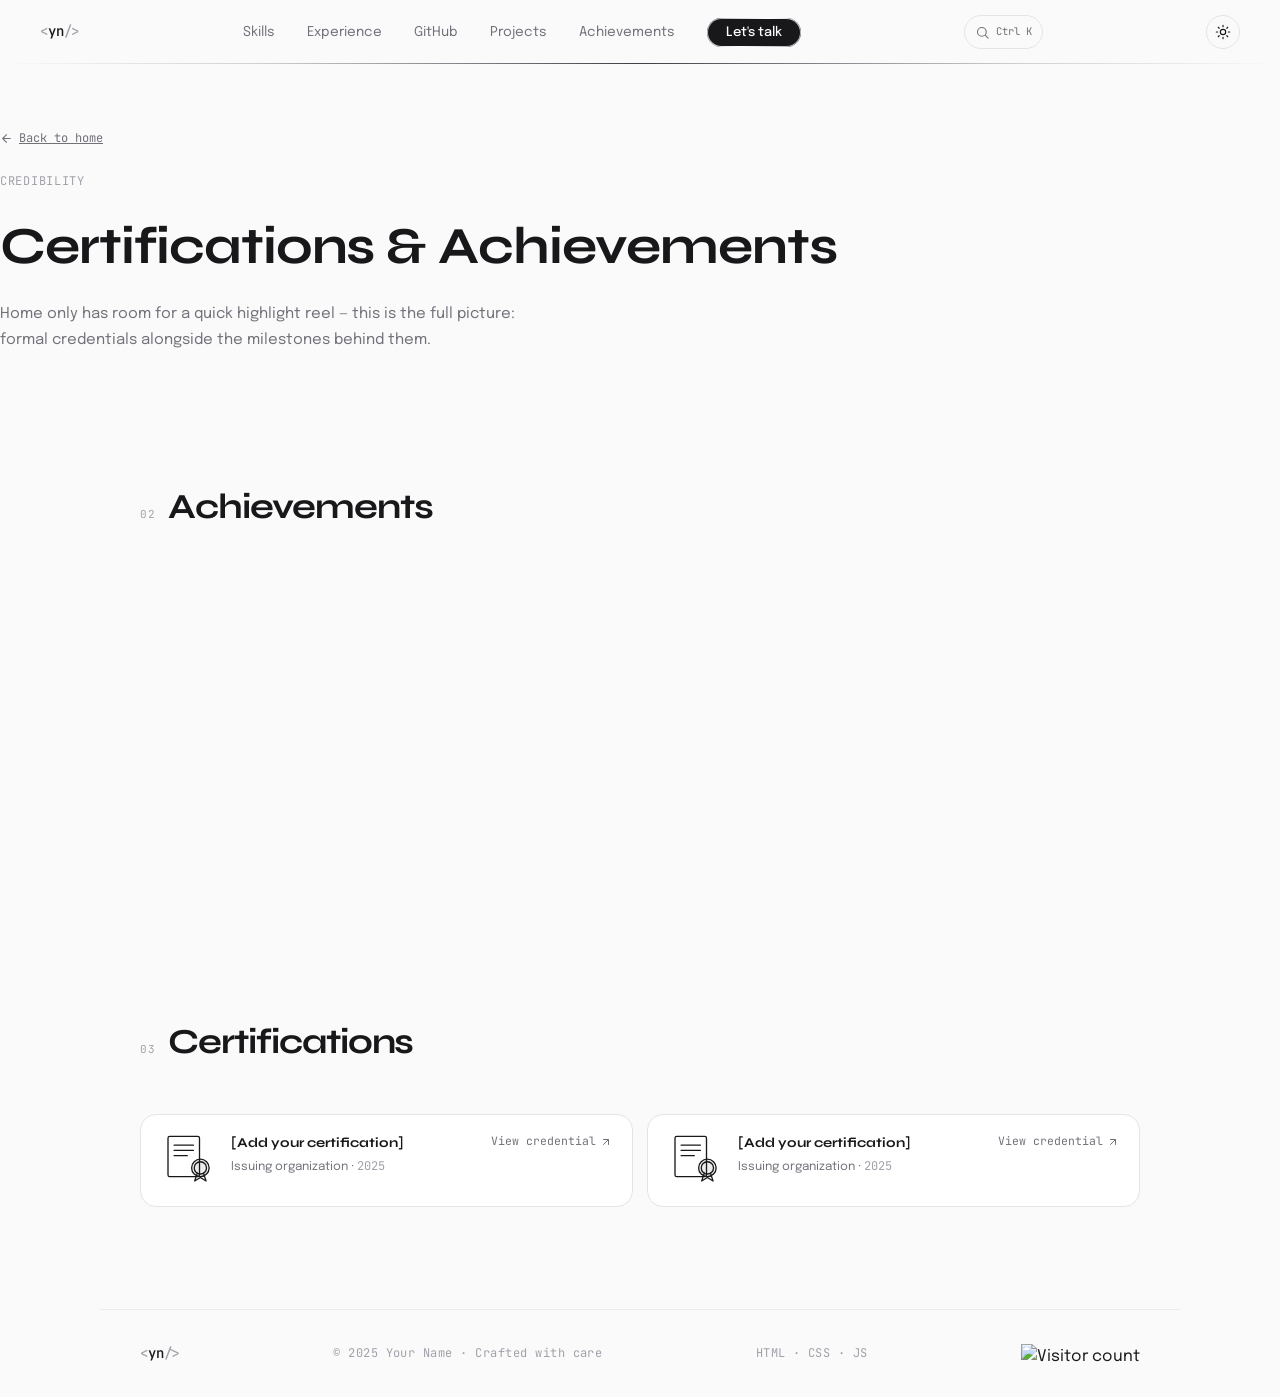
==== commit 5127ad34: "second ommit" ====
--- a/certifications.html
+++ b/certifications.html
@@ -71,16 +71,18 @@
     </a>
 
     <!--
-      Nav links list. On Home, in-page sections use "#anchor" hrefs;
-      elsewhere they point at "index.html#anchor" or a dedicated page
-      (e.g. "projects.html") since that content no longer lives here.
+      Nav links list. Every item points at a Home section — "#anchor"
+      when we're already on Home, "index.html#anchor" otherwise. None
+      of them link straight to a dedicated page; each teaser section
+      has its own "View all…" button for that (opens in a new tab —
+      see the .teaser-cta-link elements further down).
     -->
     <ul class="nav-links" id="navLinks">
       <li><a href="index.html#skills">Skills</a></li>
-      <li><a href="experience.html">Experience</a></li>
+      <li><a href="index.html#experience">Experience</a></li>
       <li><a href="index.html#github">GitHub</a></li>
-      <li><a href="projects.html">Projects</a></li>
-      <li><a href="certifications.html" class="active">Certifications</a></li>
+      <li><a href="index.html#projects">Projects</a></li>
+      <li><a href="index.html#achievements">Achievements</a></li>
       <li><a href="index.html#contact" class="nav-cta">Let's talk</a></li>
     </ul>
 
@@ -175,7 +177,7 @@
             </svg>
           </div>
           <h3 class="achievement-title">Open Source Contributor</h3>
-          <p class="achievement-desc">Published a CLI tool as open source — see the case study on the <a href="projects.html">Projects page</a>.</p>
+          <p class="achievement-desc">Published a CLI tool as open source — see the case study on the <a href="projects.html" target="_blank" rel="noopener noreferrer">Projects page</a>.</p>
         </div>
 
         <div class="achievement-badge">
@@ -341,10 +343,14 @@
     role="dialog" + aria-modal so screen readers treat it as a proper
     modal rather than page content that happens to be on top.
 
-    MULTI-PAGE ADDITION: data-href is either a same-page anchor ("#...")
-    which still smooth-scrolls, or a cross-page link ("projects.html",
-    "index.html#skills") which main.js now navigates to directly —
-    see the updated activate() logic in initCommandPalette().
+    MULTI-PAGE ADDITION: data-href is one of three things, and
+    activate() in main.js (initCommandPalette) branches on which:
+      • "#anchor"          → smooth-scrolls within the current page
+      • "index.html#..."   → same-tab navigation back to Home
+      • "projects.html" etc → opens that dedicated page in a NEW TAB
+        (rel=noopener) — same rule as the "View all…" teaser buttons,
+        so jumping to a dedicated page from the palette never loses
+        your place on the current one.
   -->
   <div class="cmdk-overlay" id="cmdkOverlay" hidden>
     <div class="cmdk-panel" role="dialog" aria-modal="true" aria-label="Command palette">
@@ -371,13 +377,13 @@
         </li>
         <li class="cmdk-item" data-href="experience.html" data-keywords="work jobs history timeline resume cv download">
           <span class="cmdk-item-label">Experience & Résumé</span>
-          <span class="cmdk-item-hint">Section</span>
+          <span class="cmdk-item-hint">New tab</span>
         </li>
         <li class="cmdk-item" data-href="projects.html" data-keywords="work portfolio case study">
           <span class="cmdk-item-label">Projects</span>
-          <span class="cmdk-item-hint">Section</span>
-        </li>
-        <li class="cmdk-item" data-href="#hero" data-keywords="credentials courses badges milestones achievements">
+          <span class="cmdk-item-hint">New tab</span>
+        </li>
+        <li class="cmdk-item" data-href="#certifications" data-keywords="credentials courses badges milestones achievements">
           <span class="cmdk-item-label">Certifications & Achievements</span>
           <span class="cmdk-item-hint">Section</span>
         </li>
